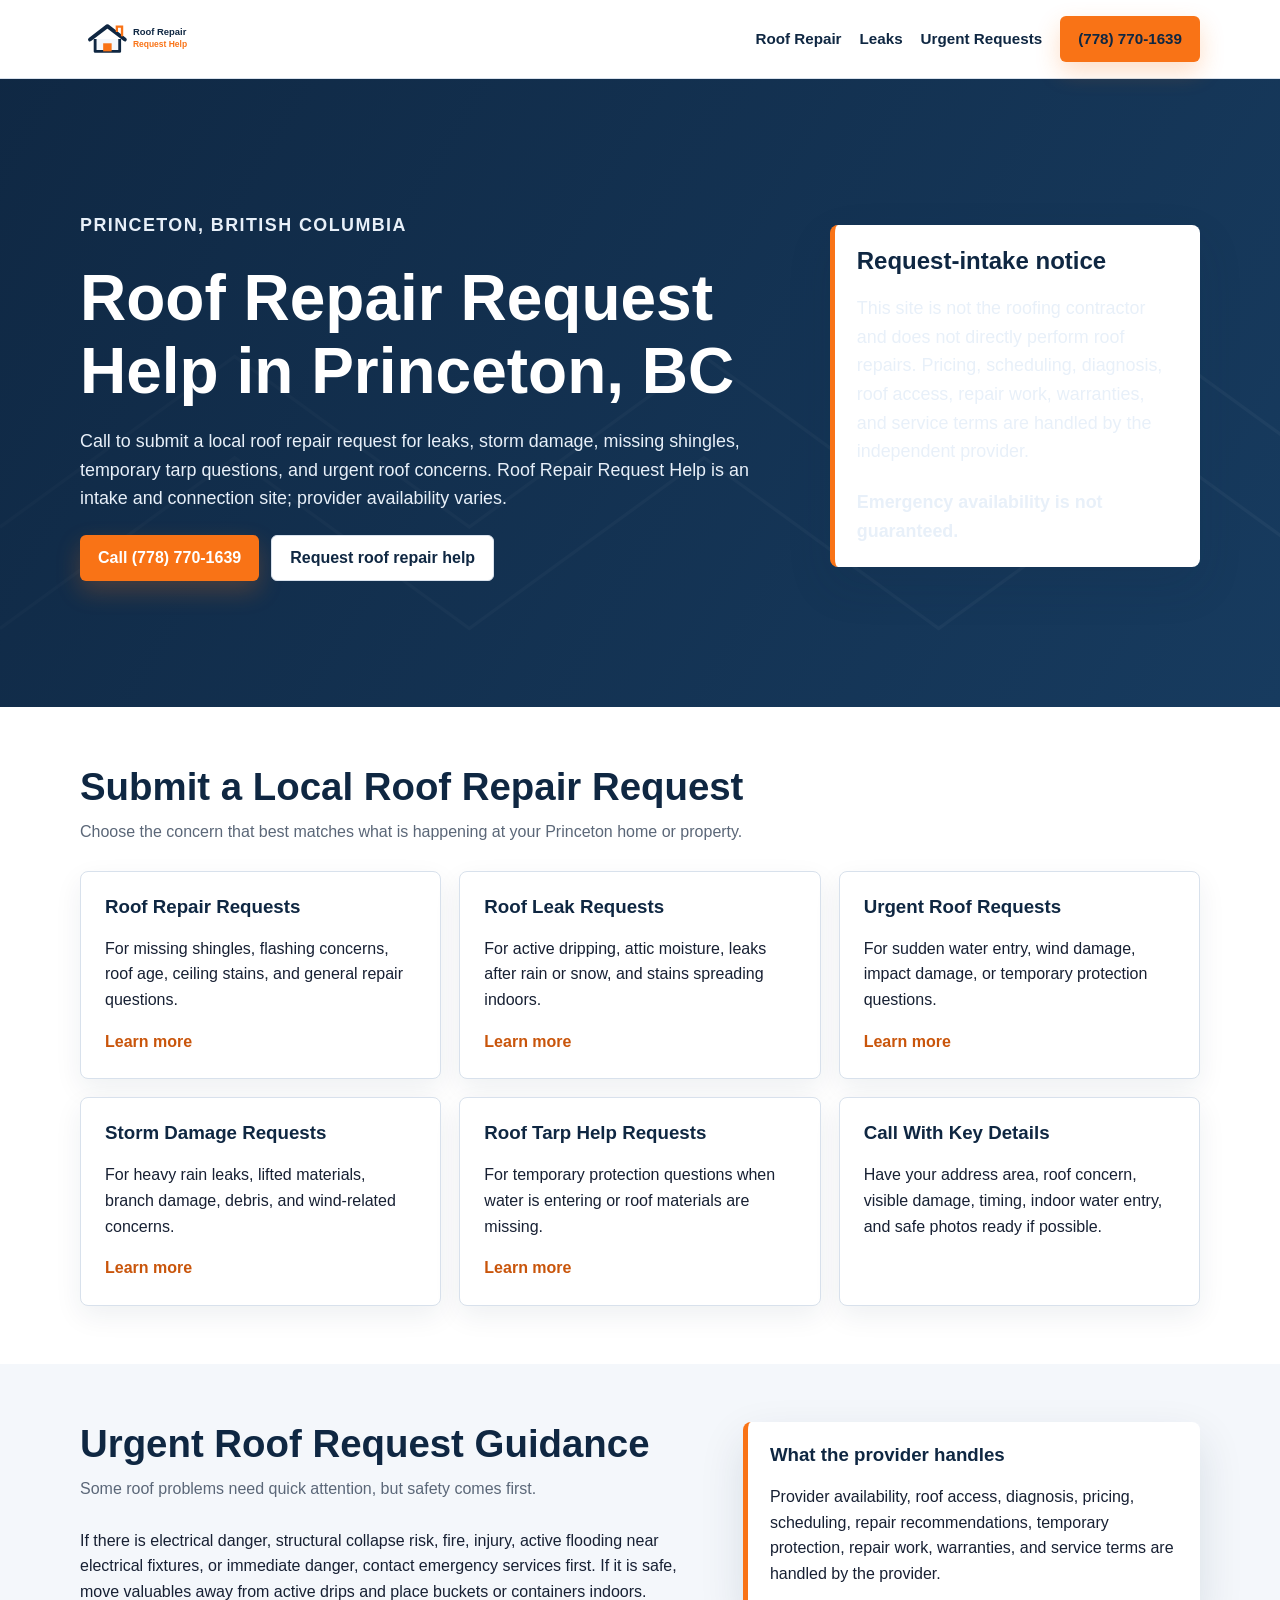
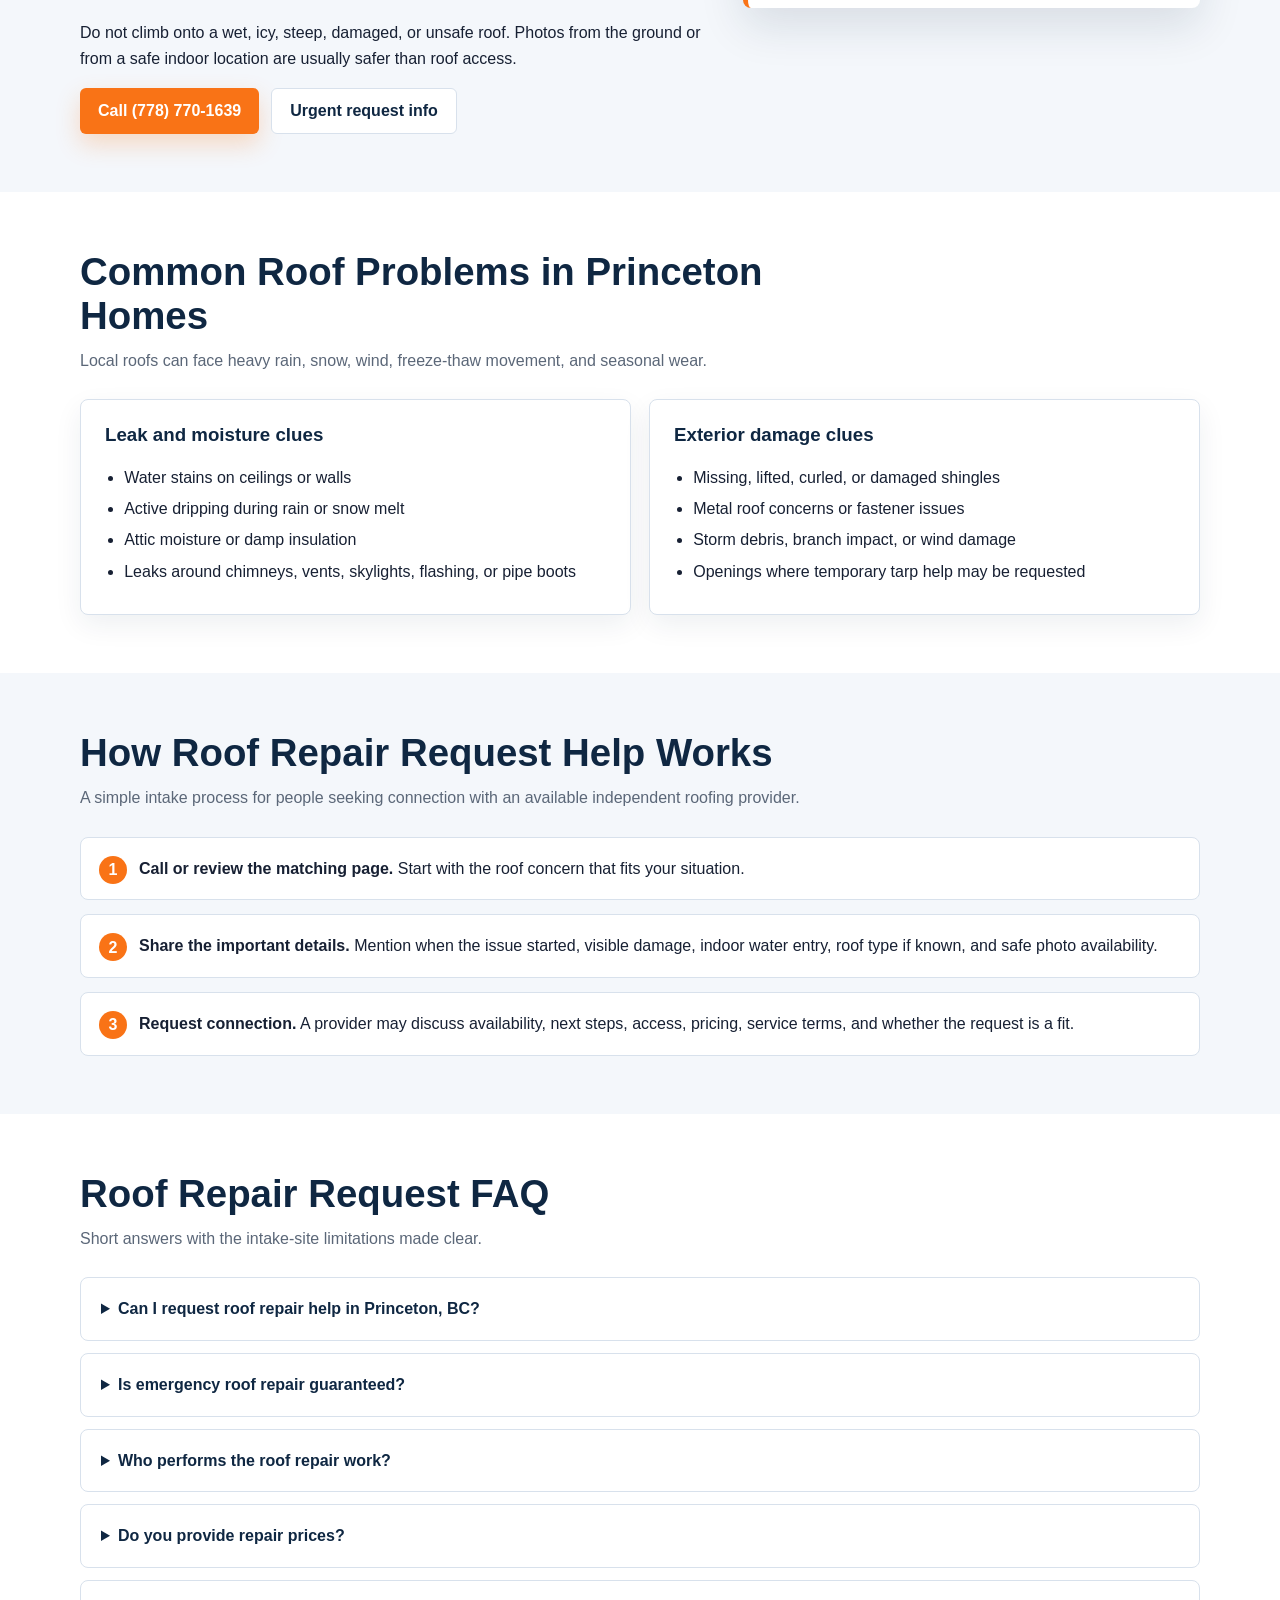
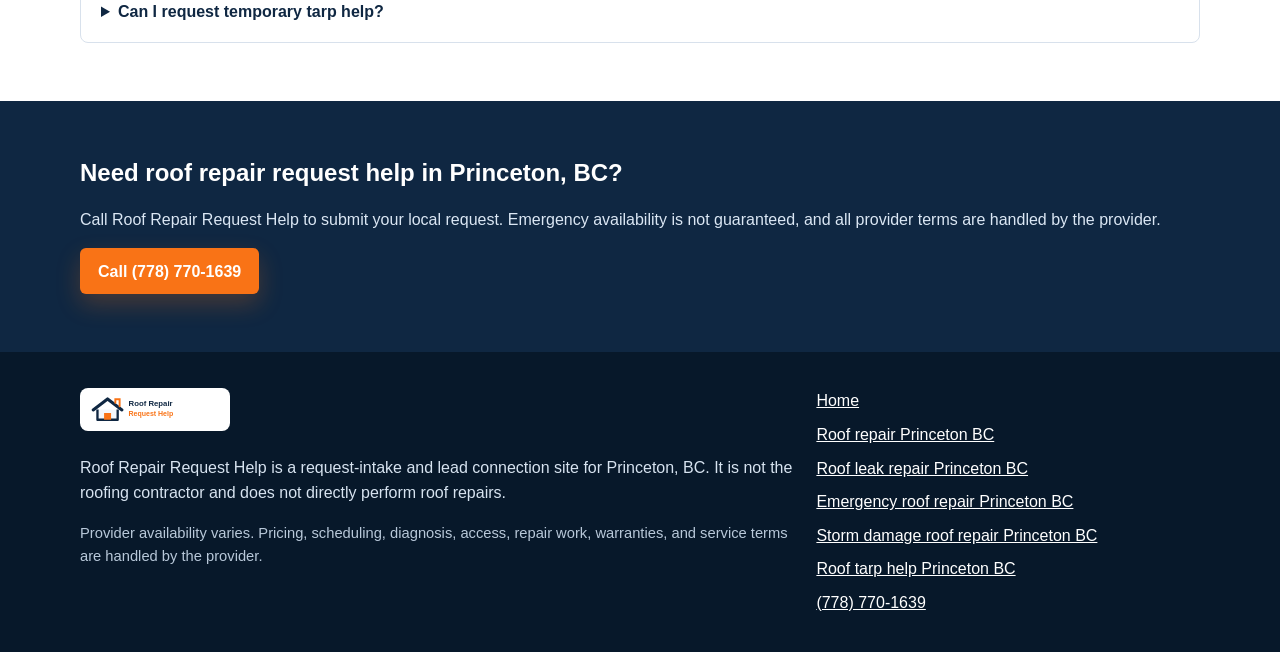
==== index.html @ 1b057faa "Build Roof Repair Request Help site" ====
<!doctype html>
<html lang="en-CA">
<head>
  <meta charset="utf-8">
  <meta name="viewport" content="width=device-width, initial-scale=1">
  <title>Roof Repair Request Help in Princeton, BC | Roof Repair Request Help</title>
  <meta name="description" content="Need roof repair help in Princeton, BC? Call Roof Repair Request Help to submit a local request for roof leaks, storm damage, missing shingles, temporary tarp help, and urgent roof concerns. Availability varies.">
  <link rel="canonical" href="https://www.roofrepairrequest.com/">
  <link rel="stylesheet" href="/styles.css">
  <script type="application/ld+json">
  {
    "@context": "https://schema.org",
    "@graph": [
      {
        "@type": "Service",
        "@id": "https://www.roofrepairrequest.com/#service",
        "name": "Roof Repair Request Help in Princeton, BC",
        "description": "Request-intake help for Princeton, BC residents who want connection with an available independent roofing provider for roof leaks, storm damage, roof tarp questions, and urgent roof concerns. Provider availability varies.",
        "areaServed": {
          "@type": "City",
          "name": "Princeton",
          "addressRegion": "BC",
          "addressCountry": "CA"
        },
        "provider": {
          "@type": "LocalBusiness",
          "name": "Roof Repair Request Help",
          "telephone": "+17787701639",
          "url": "https://www.roofrepairrequest.com/",
          "areaServed": "Princeton, BC"
        },
        "serviceType": "Roof repair request intake"
      },
      {
        "@type": "FAQPage",
        "@id": "https://www.roofrepairrequest.com/#faq",
        "mainEntity": [
          {
            "@type": "Question",
            "name": "Can I request roof repair help in Princeton, BC?",
            "acceptedAnswer": {
              "@type": "Answer",
              "text": "Yes. You can call Roof Repair Request Help to submit a local request for roof repair concerns in Princeton, BC. The site is a request-intake and connection resource, and provider availability varies."
            }
          },
          {
            "@type": "Question",
            "name": "Is emergency roof repair guaranteed?",
            "acceptedAnswer": {
              "@type": "Answer",
              "text": "No. Emergency availability is not guaranteed. Scheduling, roof access, pricing, diagnosis, repair work, warranties, and service terms are handled by the independent provider."
            }
          },
          {
            "@type": "Question",
            "name": "Who performs the roof repair work?",
            "acceptedAnswer": {
              "@type": "Answer",
              "text": "Roof Repair Request Help is not the roofing contractor. Any inspection, access decision, pricing, repair recommendation, repair work, warranty, and service term is handled by the provider."
            }
          },
          {
            "@type": "Question",
            "name": "Should I climb on the roof to check a leak?",
            "acceptedAnswer": {
              "@type": "Answer",
              "text": "No. Do not climb onto a wet, icy, steep, damaged, or unsafe roof. Take photos from the ground or from a safe indoor location if possible."
            }
          }
        ]
      }
    ]
  }
  </script>
</head>
<body>
  <header class="site-header">
    <div class="header-inner">
      <a class="brand" href="/" aria-label="Roof Repair Request Help home">
        <img src="/assets/logo.svg" alt="Roof Repair Request Help logo">
        <span>Roof Repair Request Help</span>
      </a>
      <nav class="nav" aria-label="Primary navigation">
        <a href="/roof-repair-princeton-bc/">Roof Repair</a>
        <a href="/roof-leak-repair-princeton-bc/">Leaks</a>
        <a href="/emergency-roof-repair-princeton-bc/">Urgent Requests</a>
        <a class="phone-button" href="tel:+17787701639">(778) 770-1639</a>
      </nav>
    </div>
  </header>

  <main>
    <section class="hero">
      <div class="container hero-inner">
        <div>
          <p class="eyebrow">Princeton, British Columbia</p>
          <h1>Roof Repair Request Help in Princeton, BC</h1>
          <p>Call to submit a local roof repair request for leaks, storm damage, missing shingles, temporary tarp questions, and urgent roof concerns. Roof Repair Request Help is an intake and connection site; provider availability varies.</p>
          <div class="hero-actions">
            <a class="phone-button" href="tel:+17787701639">Call (778) 770-1639</a>
            <a class="secondary-button" href="/roof-repair-princeton-bc/">Request roof repair help</a>
          </div>
        </div>
        <aside class="notice-box" aria-label="Important disclaimer">
          <h2>Request-intake notice</h2>
          <p>This site is not the roofing contractor and does not directly perform roof repairs. Pricing, scheduling, diagnosis, roof access, repair work, warranties, and service terms are handled by the independent provider.</p>
          <p><strong>Emergency availability is not guaranteed.</strong></p>
        </aside>
      </div>
    </section>

    <section>
      <div class="container">
        <div class="section-title">
          <h2>Submit a Local Roof Repair Request</h2>
          <p>Choose the concern that best matches what is happening at your Princeton home or property.</p>
        </div>
        <div class="grid">
          <a class="card card-link" href="/roof-repair-princeton-bc/">
            <h3>Roof Repair Requests</h3>
            <p>For missing shingles, flashing concerns, roof age, ceiling stains, and general repair questions.</p>
            <p><strong>Learn more</strong></p>
          </a>
          <a class="card card-link" href="/roof-leak-repair-princeton-bc/">
            <h3>Roof Leak Requests</h3>
            <p>For active dripping, attic moisture, leaks after rain or snow, and stains spreading indoors.</p>
            <p><strong>Learn more</strong></p>
          </a>
          <a class="card card-link" href="/emergency-roof-repair-princeton-bc/">
            <h3>Urgent Roof Requests</h3>
            <p>For sudden water entry, wind damage, impact damage, or temporary protection questions.</p>
            <p><strong>Learn more</strong></p>
          </a>
          <a class="card card-link" href="/storm-damage-roof-repair-princeton-bc/">
            <h3>Storm Damage Requests</h3>
            <p>For heavy rain leaks, lifted materials, branch damage, debris, and wind-related concerns.</p>
            <p><strong>Learn more</strong></p>
          </a>
          <a class="card card-link" href="/roof-tarp-help-princeton-bc/">
            <h3>Roof Tarp Help Requests</h3>
            <p>For temporary protection questions when water is entering or roof materials are missing.</p>
            <p><strong>Learn more</strong></p>
          </a>
          <div class="card">
            <h3>Call With Key Details</h3>
            <p>Have your address area, roof concern, visible damage, timing, indoor water entry, and safe photos ready if possible.</p>
          </div>
        </div>
      </div>
    </section>

    <section class="section-soft">
      <div class="container content-split">
        <div>
          <div class="section-title">
            <h2>Urgent Roof Request Guidance</h2>
            <p>Some roof problems need quick attention, but safety comes first.</p>
          </div>
          <p>If there is electrical danger, structural collapse risk, fire, injury, active flooding near electrical fixtures, or immediate danger, contact emergency services first. If it is safe, move valuables away from active drips and place buckets or containers indoors.</p>
          <p>Do not climb onto a wet, icy, steep, damaged, or unsafe roof. Photos from the ground or from a safe indoor location are usually safer than roof access.</p>
          <div class="cta-row">
            <a class="phone-button" href="tel:+17787701639">Call (778) 770-1639</a>
            <a class="secondary-button" href="/emergency-roof-repair-princeton-bc/">Urgent request info</a>
          </div>
        </div>
        <aside class="notice-box">
          <h3>What the provider handles</h3>
          <p>Provider availability, roof access, diagnosis, pricing, scheduling, repair recommendations, temporary protection, repair work, warranties, and service terms are handled by the provider.</p>
        </aside>
      </div>
    </section>

    <section>
      <div class="container">
        <div class="section-title">
          <h2>Common Roof Problems in Princeton Homes</h2>
          <p>Local roofs can face heavy rain, snow, wind, freeze-thaw movement, and seasonal wear.</p>
        </div>
        <div class="grid two">
          <div class="card">
            <h3>Leak and moisture clues</h3>
            <ul class="check-list">
              <li>Water stains on ceilings or walls</li>
              <li>Active dripping during rain or snow melt</li>
              <li>Attic moisture or damp insulation</li>
              <li>Leaks around chimneys, vents, skylights, flashing, or pipe boots</li>
            </ul>
          </div>
          <div class="card">
            <h3>Exterior damage clues</h3>
            <ul class="check-list">
              <li>Missing, lifted, curled, or damaged shingles</li>
              <li>Metal roof concerns or fastener issues</li>
              <li>Storm debris, branch impact, or wind damage</li>
              <li>Openings where temporary tarp help may be requested</li>
            </ul>
          </div>
        </div>
      </div>
    </section>

    <section class="section-soft">
      <div class="container">
        <div class="section-title">
          <h2>How Roof Repair Request Help Works</h2>
          <p>A simple intake process for people seeking connection with an available independent roofing provider.</p>
        </div>
        <div class="steps">
          <div class="step"><strong>Call or review the matching page.</strong> Start with the roof concern that fits your situation.</div>
          <div class="step"><strong>Share the important details.</strong> Mention when the issue started, visible damage, indoor water entry, roof type if known, and safe photo availability.</div>
          <div class="step"><strong>Request connection.</strong> A provider may discuss availability, next steps, access, pricing, service terms, and whether the request is a fit.</div>
        </div>
      </div>
    </section>

    <section>
      <div class="container">
        <div class="section-title">
          <h2>Roof Repair Request FAQ</h2>
          <p>Short answers with the intake-site limitations made clear.</p>
        </div>
        <div class="faq">
          <details>
            <summary>Can I request roof repair help in Princeton, BC?</summary>
            <p>Yes. Call to submit a local roof repair request. Provider availability varies.</p>
          </details>
          <details>
            <summary>Is emergency roof repair guaranteed?</summary>
            <p>No. Emergency availability, scheduling, and job acceptance are not guaranteed.</p>
          </details>
          <details>
            <summary>Who performs the roof repair work?</summary>
            <p>Roof Repair Request Help is not the roofing contractor. Provider-side work and terms are handled by the independent provider.</p>
          </details>
          <details>
            <summary>Do you provide repair prices?</summary>
            <p>No fixed prices are provided by this site. Pricing, diagnosis, roof access, and service terms are handled by the provider.</p>
          </details>
          <details>
            <summary>Can I request temporary tarp help?</summary>
            <p>Yes, you can submit a roof tarp help request. Whether tarping is appropriate depends on provider assessment, access, weather, safety, and availability.</p>
          </details>
        </div>
      </div>
    </section>

    <section class="final-cta">
      <div class="container">
        <h2>Need roof repair request help in Princeton, BC?</h2>
        <p>Call Roof Repair Request Help to submit your local request. Emergency availability is not guaranteed, and all provider terms are handled by the provider.</p>
        <a class="phone-button" href="tel:+17787701639">Call (778) 770-1639</a>
      </div>
    </section>
  </main>

  <footer class="site-footer">
    <div class="container footer-grid">
      <div>
        <img class="footer-logo" src="/assets/logo.svg" alt="Roof Repair Request Help logo">
        <p>Roof Repair Request Help is a request-intake and lead connection site for Princeton, BC. It is not the roofing contractor and does not directly perform roof repairs.</p>
        <p class="small">Provider availability varies. Pricing, scheduling, diagnosis, access, repair work, warranties, and service terms are handled by the provider.</p>
      </div>
      <div class="footer-links">
        <a href="/">Home</a>
        <a href="/roof-repair-princeton-bc/">Roof repair Princeton BC</a>
        <a href="/roof-leak-repair-princeton-bc/">Roof leak repair Princeton BC</a>
        <a href="/emergency-roof-repair-princeton-bc/">Emergency roof repair Princeton BC</a>
        <a href="/storm-damage-roof-repair-princeton-bc/">Storm damage roof repair Princeton BC</a>
        <a href="/roof-tarp-help-princeton-bc/">Roof tarp help Princeton BC</a>
        <a href="tel:+17787701639">(778) 770-1639</a>
      </div>
    </div>
  </footer>
</body>
</html>
---- styles.css ----
:root {
  --navy: #0f2742;
  --navy-2: #173b5f;
  --orange: #f97316;
  --orange-dark: #c9550b;
  --ink: #172033;
  --muted: #5b6778;
  --line: #d8e1ec;
  --soft: #f4f7fb;
  --white: #ffffff;
  --shadow: 0 18px 45px rgba(15, 39, 66, 0.12);
}

* {
  box-sizing: border-box;
}

html {
  scroll-behavior: smooth;
}

body {
  margin: 0;
  color: var(--ink);
  font-family: Arial, Helvetica, sans-serif;
  line-height: 1.6;
  background: var(--white);
}

a {
  color: var(--navy-2);
}

a:hover {
  color: var(--orange-dark);
}

.site-header {
  position: sticky;
  top: 0;
  z-index: 20;
  background: rgba(255, 255, 255, 0.96);
  border-bottom: 1px solid var(--line);
  backdrop-filter: blur(10px);
}

.header-inner,
.container {
  width: min(1120px, calc(100% - 32px));
  margin: 0 auto;
}

.header-inner {
  min-height: 78px;
  display: flex;
  align-items: center;
  justify-content: space-between;
  gap: 18px;
}

.brand {
  display: inline-flex;
  align-items: center;
  gap: 12px;
  color: var(--navy);
  text-decoration: none;
  font-weight: 800;
}

.brand img {
  width: 170px;
  height: auto;
  display: block;
}

.brand span {
  position: absolute;
  width: 1px;
  height: 1px;
  padding: 0;
  overflow: hidden;
  clip: rect(0, 0, 0, 0);
  white-space: nowrap;
  border: 0;
}

.nav {
  display: flex;
  align-items: center;
  gap: 18px;
  font-size: 0.95rem;
  font-weight: 700;
}

.nav a {
  color: var(--navy);
  text-decoration: none;
}

.phone-button,
.secondary-button {
  display: inline-flex;
  align-items: center;
  justify-content: center;
  min-height: 46px;
  padding: 0 18px;
  border-radius: 6px;
  font-weight: 800;
  text-decoration: none;
}

.phone-button {
  color: var(--white);
  background: var(--orange);
  box-shadow: 0 10px 24px rgba(249, 115, 22, 0.24);
}

.phone-button:hover {
  color: var(--white);
  background: var(--orange-dark);
}

.secondary-button {
  color: var(--navy);
  background: var(--white);
  border: 1px solid var(--line);
}

.hero {
  background:
    linear-gradient(120deg, rgba(15, 39, 66, 0.94), rgba(23, 59, 95, 0.82)),
    url("data:image/svg+xml,%3Csvg xmlns='http://www.w3.org/2000/svg' width='1200' height='700' viewBox='0 0 1200 700'%3E%3Crect width='1200' height='700' fill='%23173b5f'/%3E%3Cg opacity='0.22' fill='none' stroke='%23ffffff' stroke-width='3'%3E%3Cpath d='M0 420 220 260l220 160 220-160 220 160 220-160 220 160'/%3E%3Cpath d='M0 515 220 355l220 160 220-160 220 160 220-160 220 160'/%3E%3C/g%3E%3C/svg%3E");
  background-size: cover;
  color: var(--white);
}

.hero-inner {
  display: grid;
  grid-template-columns: minmax(0, 1.45fr) minmax(280px, 0.75fr);
  gap: 34px;
  align-items: center;
  padding: 74px 0 68px;
}

.eyebrow {
  margin: 0 0 12px;
  color: #ffd7bd;
  font-weight: 800;
  text-transform: uppercase;
  letter-spacing: 0.08em;
  font-size: 0.8rem;
}

h1,
h2,
h3 {
  color: var(--navy);
  line-height: 1.15;
}

.hero h1 {
  color: var(--white);
  font-size: clamp(2.1rem, 5vw, 4.4rem);
  max-width: 860px;
  margin: 0 0 18px;
}

.hero p {
  max-width: 760px;
  margin: 0 0 22px;
  color: #e8f0f9;
  font-size: 1.12rem;
}

.hero-actions,
.cta-row {
  display: flex;
  flex-wrap: wrap;
  gap: 12px;
  align-items: center;
}

.notice-box {
  background: var(--white);
  color: var(--ink);
  border-left: 5px solid var(--orange);
  border-radius: 8px;
  padding: 22px;
  box-shadow: var(--shadow);
}

.notice-box h2,
.notice-box h3 {
  margin-top: 0;
}

.notice-box p:last-child {
  margin-bottom: 0;
}

section {
  padding: 58px 0;
}

.section-soft {
  background: var(--soft);
}

.section-title {
  max-width: 780px;
  margin-bottom: 26px;
}

.section-title h2 {
  margin: 0 0 10px;
  font-size: clamp(1.7rem, 3vw, 2.45rem);
}

.section-title p {
  margin: 0;
  color: var(--muted);
}

.grid {
  display: grid;
  grid-template-columns: repeat(3, minmax(0, 1fr));
  gap: 18px;
}

.grid.two {
  grid-template-columns: repeat(2, minmax(0, 1fr));
}

.card {
  background: var(--white);
  border: 1px solid var(--line);
  border-radius: 8px;
  padding: 24px;
  box-shadow: 0 10px 28px rgba(15, 39, 66, 0.07);
}

.card h3 {
  margin-top: 0;
}

.card p:last-child,
.card ul:last-child {
  margin-bottom: 0;
}

.card-link {
  display: block;
  height: 100%;
  text-decoration: none;
  color: inherit;
}

.card-link strong {
  color: var(--orange-dark);
}

.content-split {
  display: grid;
  grid-template-columns: minmax(0, 1fr) minmax(280px, 0.72fr);
  gap: 28px;
  align-items: start;
}

.check-list {
  padding-left: 1.2rem;
}

.check-list li {
  margin: 0.36rem 0;
}

.steps {
  counter-reset: steps;
  display: grid;
  gap: 14px;
}

.step {
  position: relative;
  padding: 18px 18px 18px 58px;
  background: var(--white);
  border: 1px solid var(--line);
  border-radius: 8px;
}

.step::before {
  counter-increment: steps;
  content: counter(steps);
  position: absolute;
  top: 18px;
  left: 18px;
  width: 28px;
  height: 28px;
  display: grid;
  place-items: center;
  border-radius: 50%;
  color: var(--white);
  background: var(--orange);
  font-weight: 800;
}

.faq {
  display: grid;
  gap: 12px;
}

details {
  background: var(--white);
  border: 1px solid var(--line);
  border-radius: 8px;
  padding: 18px 20px;
}

summary {
  cursor: pointer;
  color: var(--navy);
  font-weight: 800;
}

details p {
  margin-bottom: 0;
}

.final-cta {
  background: var(--navy);
  color: var(--white);
}

.final-cta h2 {
  color: var(--white);
  margin-top: 0;
}

.final-cta p {
  color: #dbe7f4;
}

.site-footer {
  background: #07182a;
  color: #d7e3f0;
  padding: 36px 0;
}

.footer-grid {
  display: grid;
  grid-template-columns: minmax(0, 1.3fr) minmax(260px, 0.7fr);
  gap: 24px;
}

.footer-logo {
  width: 150px;
  height: auto;
  background: var(--white);
  border-radius: 8px;
  padding: 5px;
}

.site-footer a {
  color: #ffffff;
}

.footer-links {
  display: grid;
  gap: 8px;
}

.small {
  font-size: 0.92rem;
  color: #b8c8d9;
}

.breadcrumb {
  margin: 0 0 18px;
  color: #cbd9e8;
  font-size: 0.94rem;
}

.breadcrumb a {
  color: #ffffff;
}

@media (max-width: 900px) {
  .header-inner {
    align-items: flex-start;
    flex-direction: column;
    padding: 14px 0;
  }

  .nav {
    width: 100%;
    flex-wrap: wrap;
    gap: 12px;
  }

  .hero-inner,
  .content-split,
  .footer-grid {
    grid-template-columns: 1fr;
  }

  .grid,
  .grid.two {
    grid-template-columns: 1fr;
  }
}

@media (max-width: 540px) {
  .header-inner,
  .container {
    width: min(100% - 22px, 1120px);
  }

  .brand img {
    width: 148px;
  }

  .nav a:not(.phone-button) {
    font-size: 0.9rem;
  }

  .phone-button,
  .secondary-button {
    width: 100%;
  }

  .hero-inner {
    padding: 48px 0;
  }

  section {
    padding: 42px 0;
  }
}
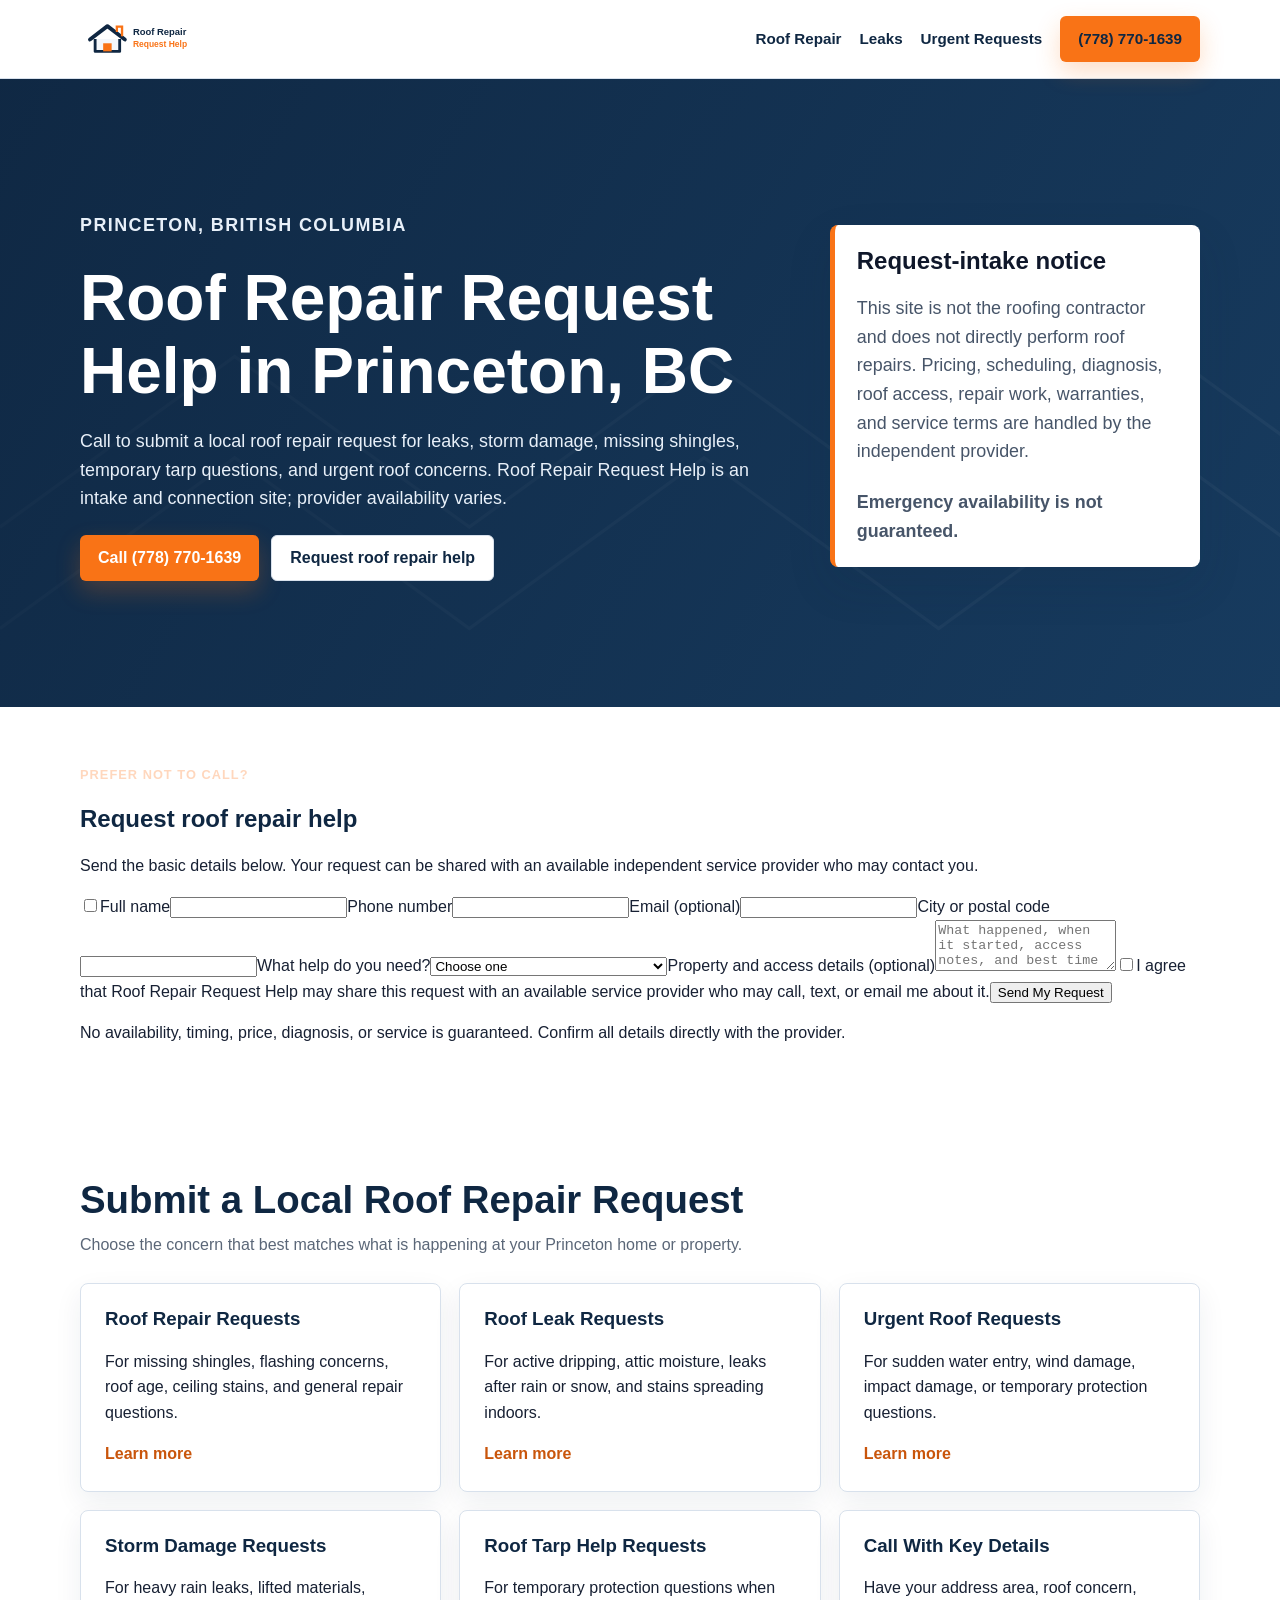
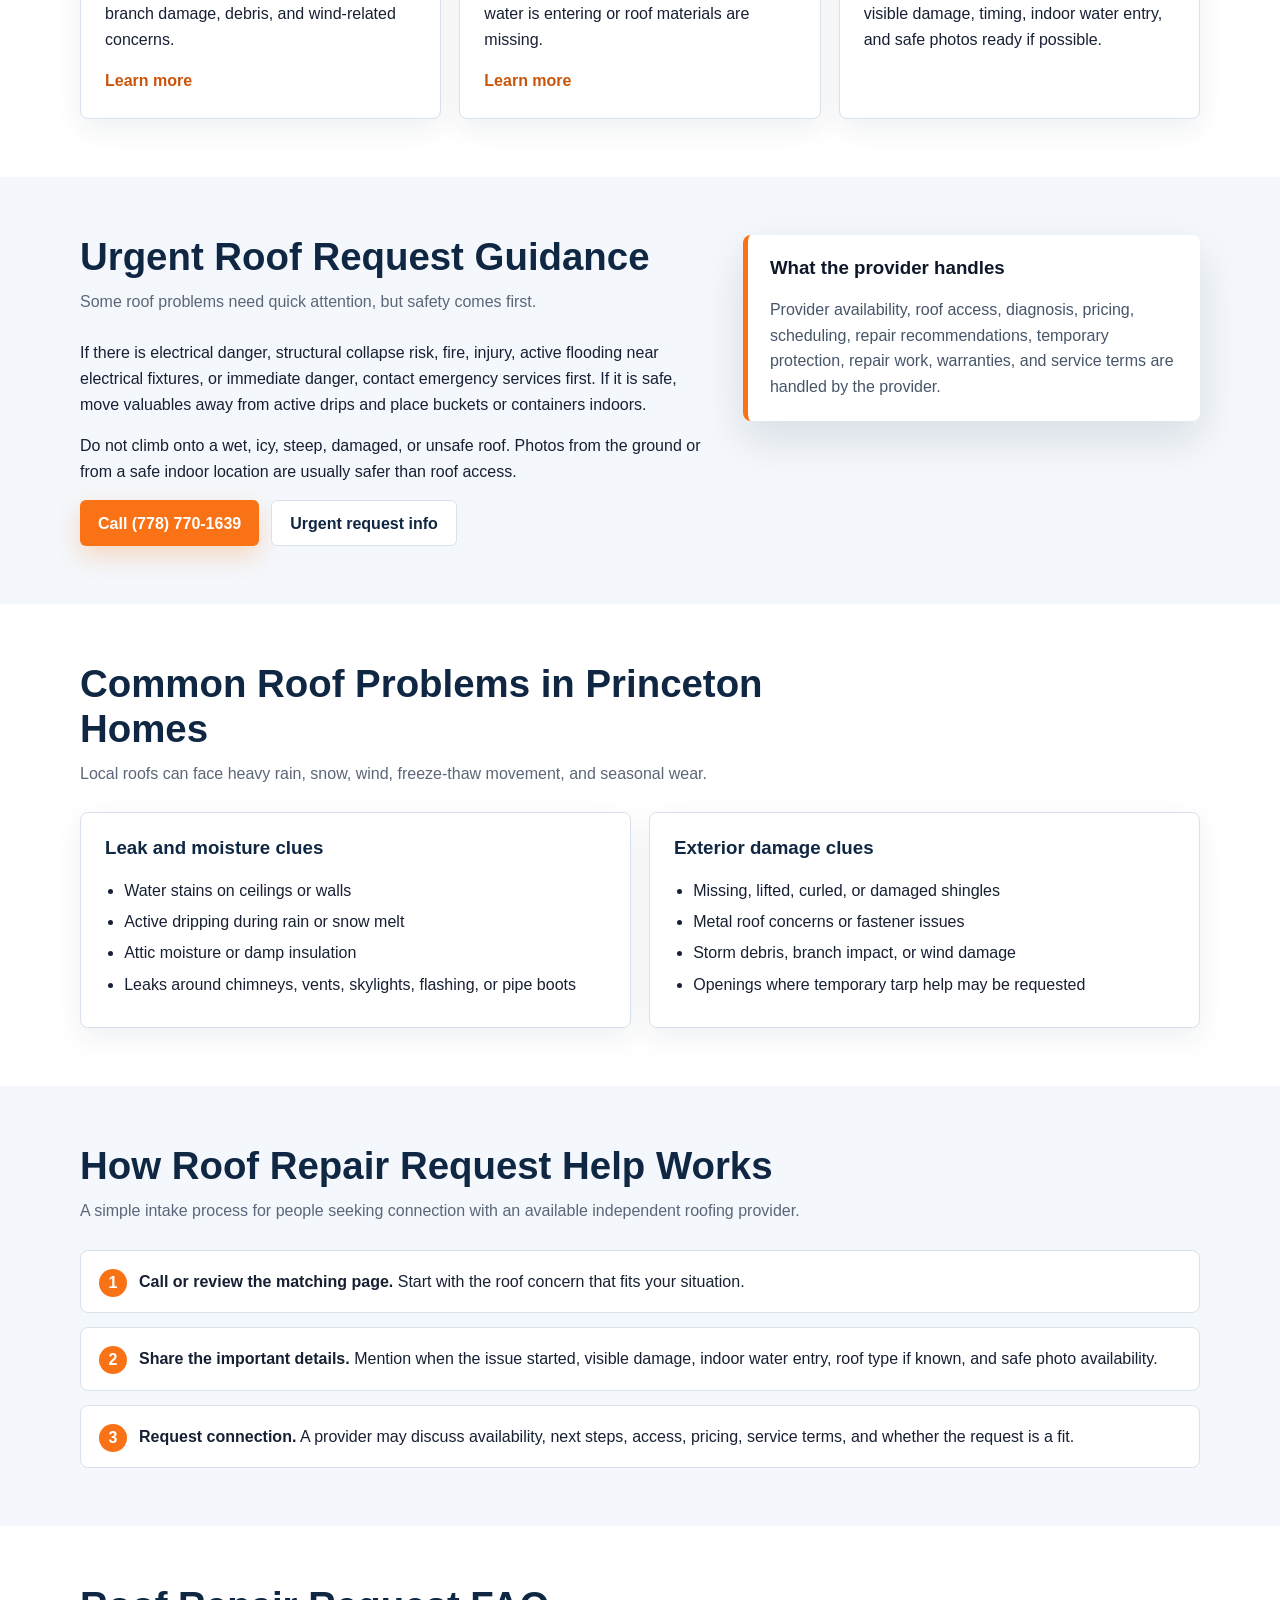
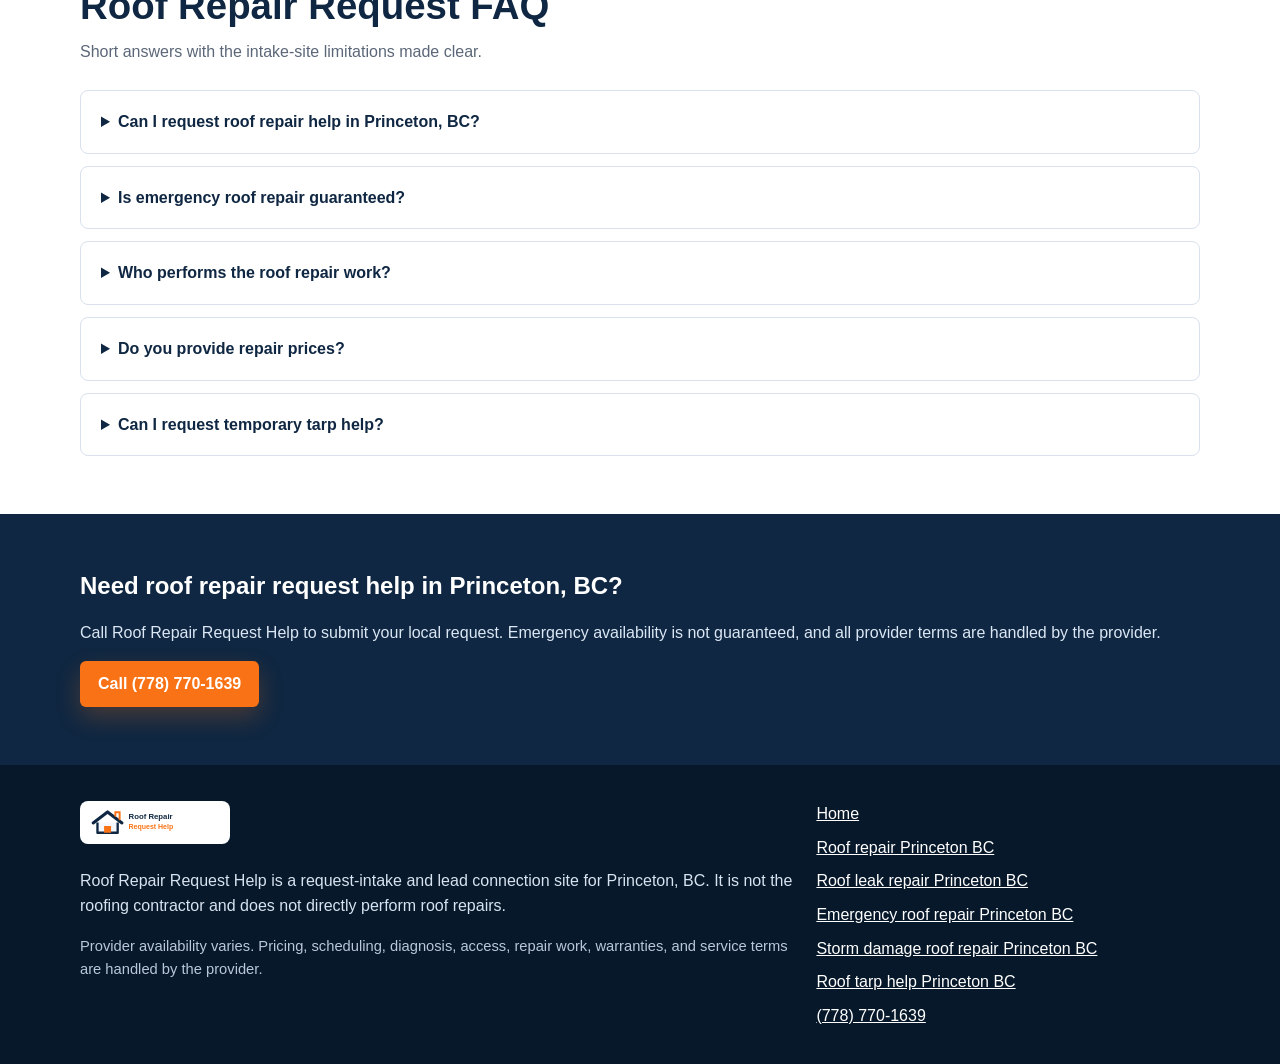
==== commit ba293b54: "Add request roof repair help form" ====
--- a/index.html
+++ b/index.html
@@ -81,7 +81,7 @@
         <span>Roof Repair Request Help</span>
       </a>
       <nav class="nav" aria-label="Primary navigation">
-        <a href="/roof-repair-princeton-bc/">Roof Repair</a>
+        <a href="#request-form">Roof Repair</a>
         <a href="/roof-leak-repair-princeton-bc/">Leaks</a>
         <a href="/emergency-roof-repair-princeton-bc/">Urgent Requests</a>
         <a class="phone-button" href="tel:+17787701639">(778) 770-1639</a>
@@ -98,7 +98,7 @@
           <p>Call to submit a local roof repair request for leaks, storm damage, missing shingles, temporary tarp questions, and urgent roof concerns. Roof Repair Request Help is an intake and connection site; provider availability varies.</p>
           <div class="hero-actions">
             <a class="phone-button" href="tel:+17787701639">Call (778) 770-1639</a>
-            <a class="secondary-button" href="/roof-repair-princeton-bc/">Request roof repair help</a>
+            <a class="secondary-button" href="#request-form">Request roof repair help</a>
           </div>
         </div>
         <aside class="notice-box" aria-label="Important disclaimer">
@@ -107,7 +107,7 @@
           <p><strong>Emergency availability is not guaranteed.</strong></p>
         </aside>
       </div>
-    </section>
+    </section><section class="lead-section" id="request-form"><div class="container lead-wrap"><div><p class="eyebrow">Prefer not to call?</p><h2>Request roof repair help</h2><p>Send the basic details below. Your request can be shared with an available independent service provider who may contact you.</p></div><form class="lead-form" action="https://api.web3forms.com/submit" method="POST" data-lead-form><input type="hidden" name="access_key" value="5422f3d7-8a31-4ada-9975-c98e15fb661d"><input type="hidden" name="subject" value="New Roof Repair Request Help lead"><input type="hidden" name="lead_source" value="RoofRepairRequest.com homepage"><input class="botcheck" type="checkbox" name="botcheck" tabindex="-1" autocomplete="off" aria-hidden="true"><label>Full name<input type="text" name="name" autocomplete="name" required></label><label>Phone number<input type="tel" name="phone" autocomplete="tel" inputmode="tel" required></label><label>Email <span class="optional">(optional)</span><input type="email" name="email" autocomplete="email"></label><label>City or postal code<input type="text" name="city_or_postal_code" autocomplete="postal-code" required></label><label>What help do you need?<select name="roof_concern" required><option value="">Choose one</option><option>Active roof leak</option><option>Storm or wind damage</option><option>Missing or damaged shingles</option><option>Flashing or roof penetration concern</option><option>Temporary tarp request</option><option>Not sure</option></select></label><label>Property and access details <span class="optional">(optional)</span><textarea name="details" rows="3" placeholder="What happened, when it started, access notes, and best time to reach you…"></textarea></label><label class="consent-label"><input type="checkbox" name="contact_consent" value="Yes" required><span>I agree that Roof Repair Request Help may share this request with an available service provider who may call, text, or email me about it.</span></label><button class="form-submit" type="submit">Send My Request</button><p class="form-note">No availability, timing, price, diagnosis, or service is guaranteed. Confirm all details directly with the provider.</p><p class="form-status" data-form-status role="status" aria-live="polite"></p></form></div></section>
 
     <section>
       <div class="container">
@@ -116,7 +116,7 @@
           <p>Choose the concern that best matches what is happening at your Princeton home or property.</p>
         </div>
         <div class="grid">
-          <a class="card card-link" href="/roof-repair-princeton-bc/">
+          <a class="card card-link" href="#request-form">
             <h3>Roof Repair Requests</h3>
             <p>For missing shingles, flashing concerns, roof age, ceiling stains, and general repair questions.</p>
             <p><strong>Learn more</strong></p>
@@ -262,7 +262,7 @@
       </div>
       <div class="footer-links">
         <a href="/">Home</a>
-        <a href="/roof-repair-princeton-bc/">Roof repair Princeton BC</a>
+        <a href="#request-form">Roof repair Princeton BC</a>
         <a href="/roof-leak-repair-princeton-bc/">Roof leak repair Princeton BC</a>
         <a href="/emergency-roof-repair-princeton-bc/">Emergency roof repair Princeton BC</a>
         <a href="/storm-damage-roof-repair-princeton-bc/">Storm damage roof repair Princeton BC</a>
@@ -271,5 +271,5 @@
       </div>
     </div>
   </footer>
-</body>
+<script src="/script.js"></script></body>
 </html>
--- a/styles.css
+++ b/styles.css
@@ -192,6 +192,14 @@
 .notice-box h2,
 .notice-box h3 {
   margin-top: 0;
+  color: #0f172a;
+  opacity: 1;
+}
+
+.notice-box p,
+.notice-box li {
+  color: #475569;
+  opacity: 1;
 }
 
 .notice-box p:last-child {
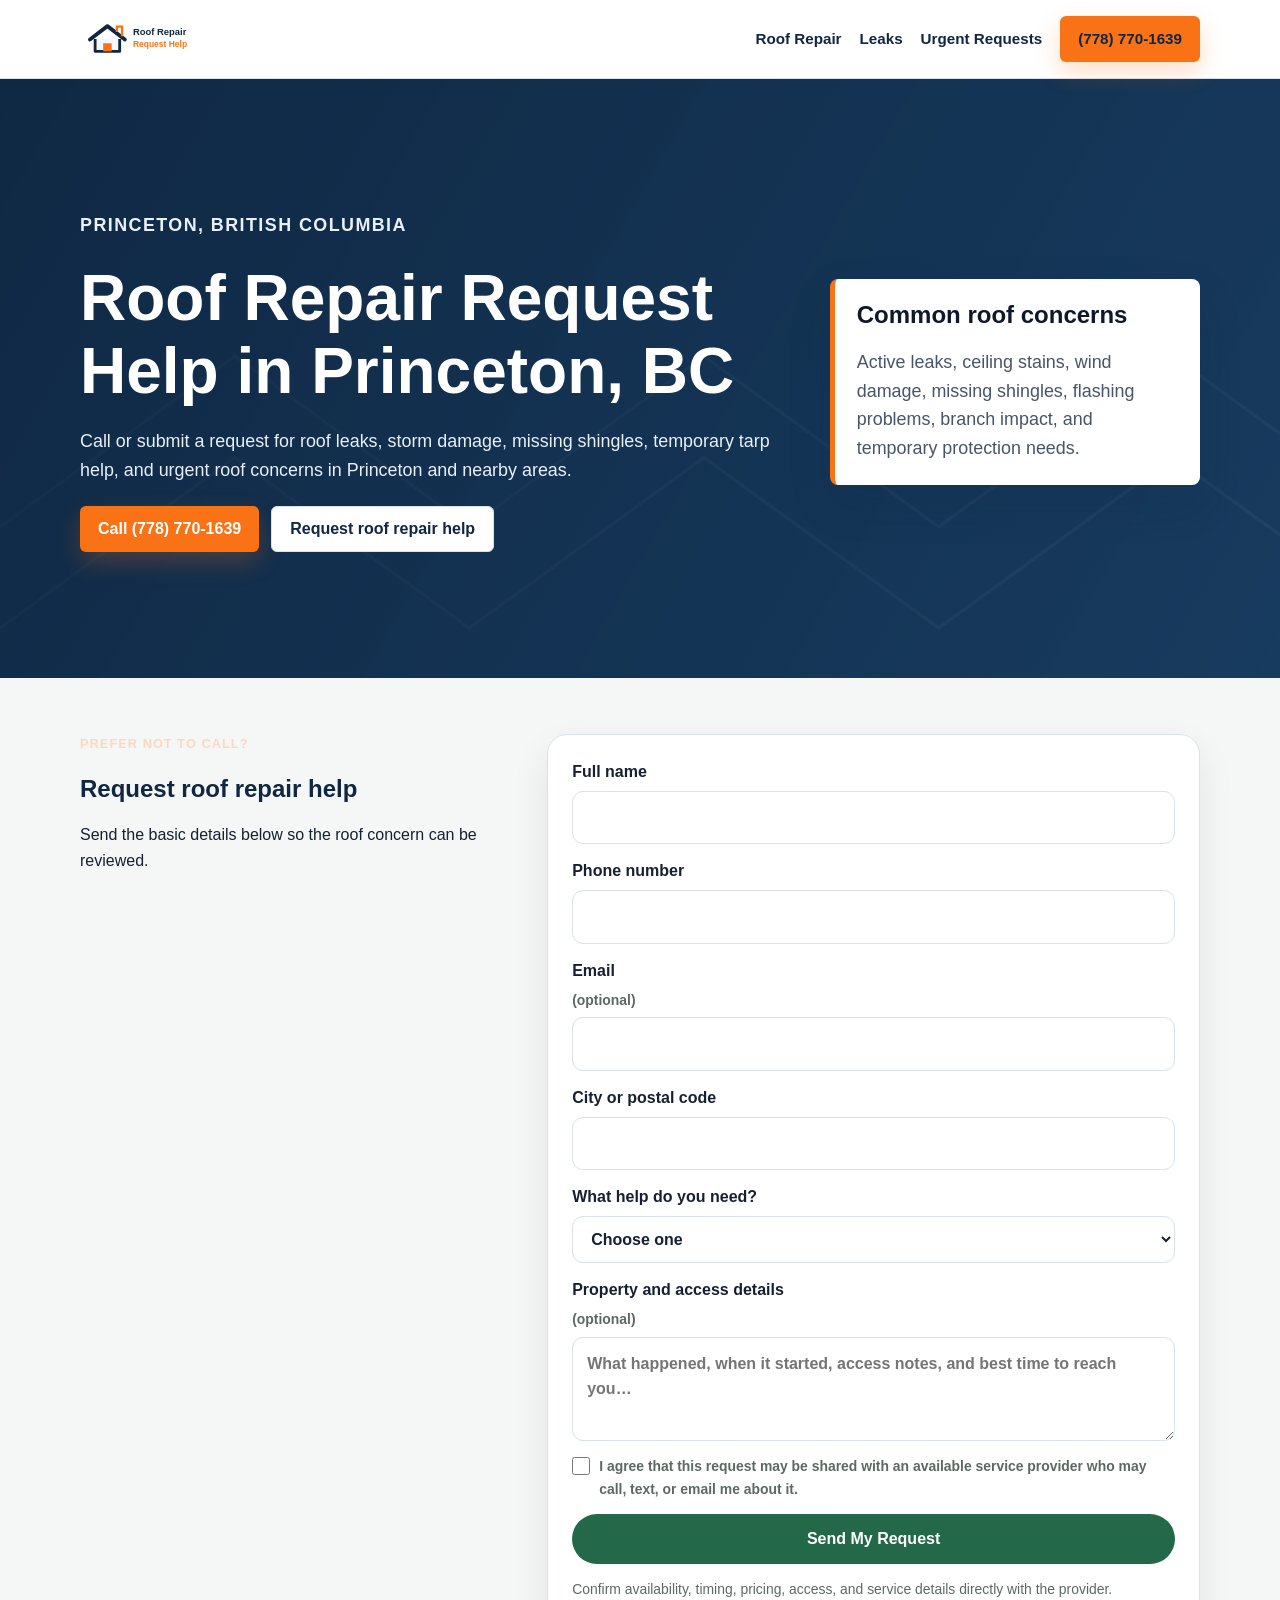
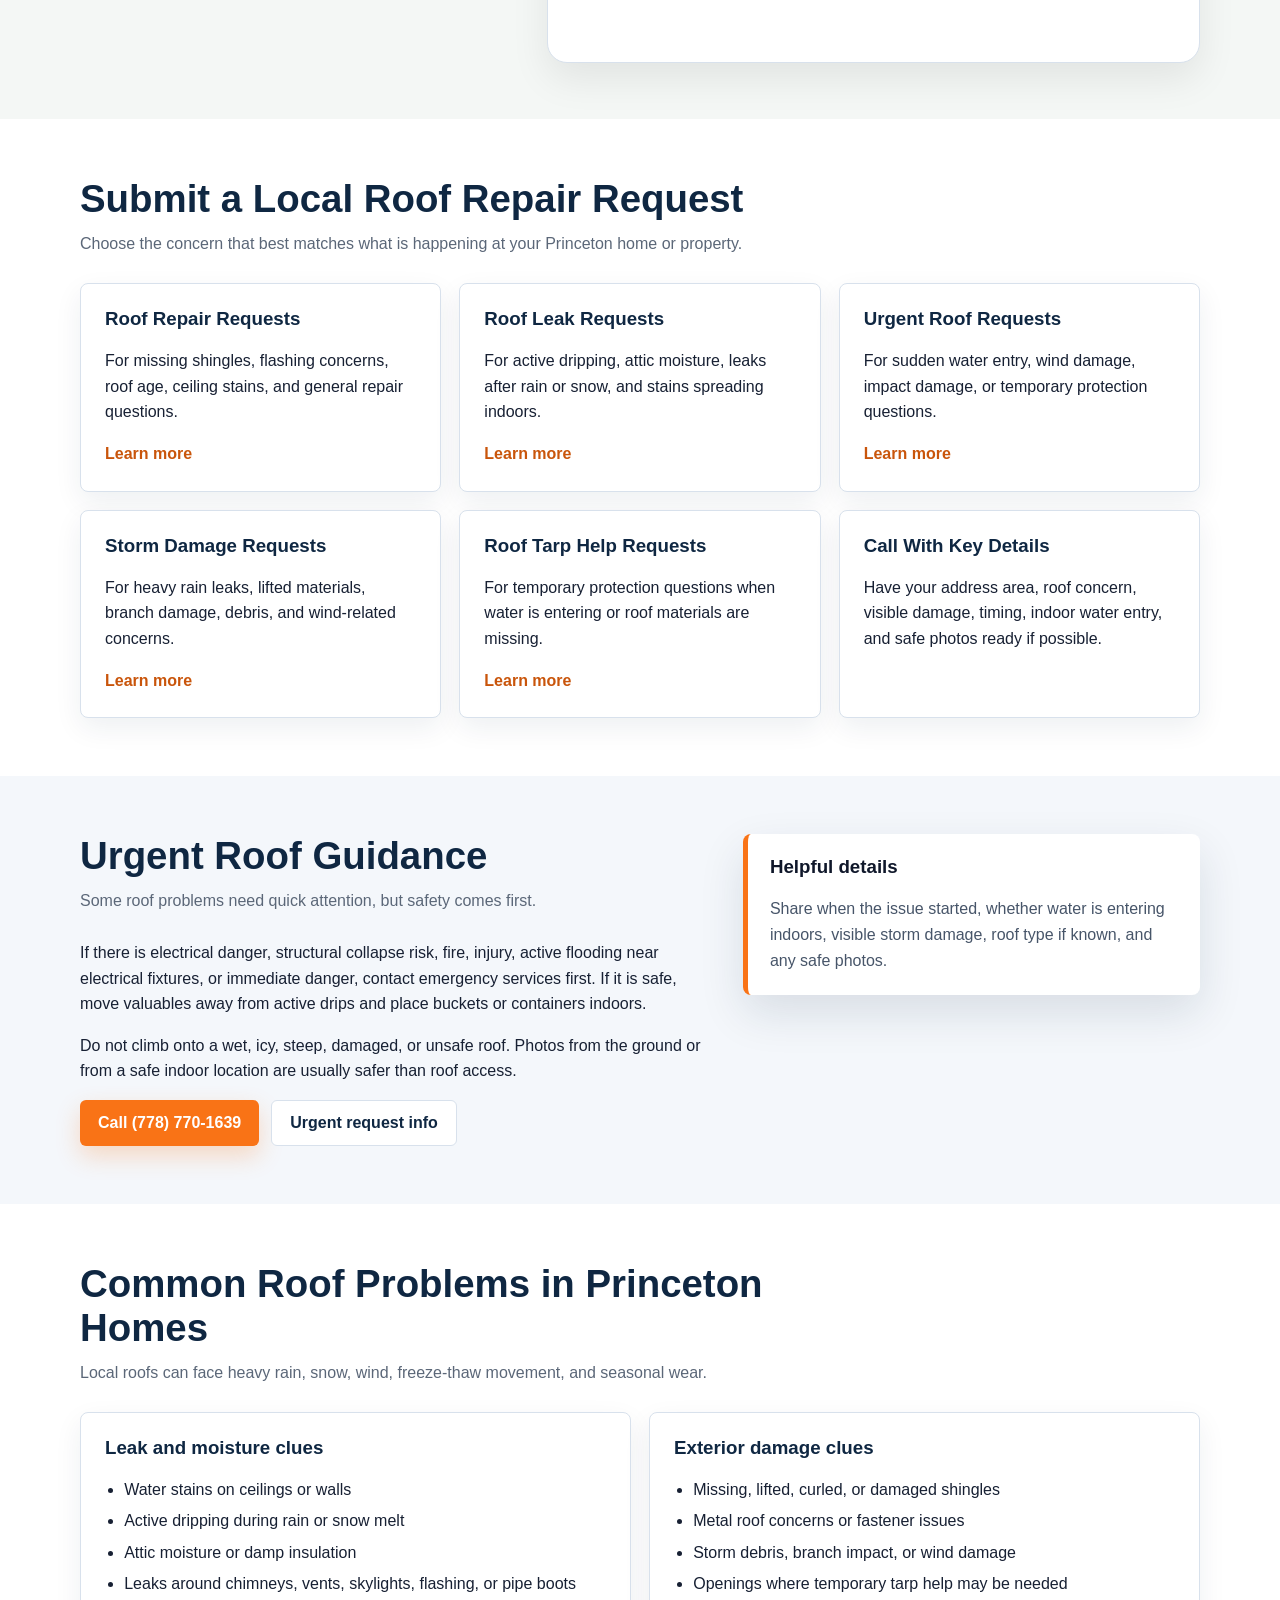
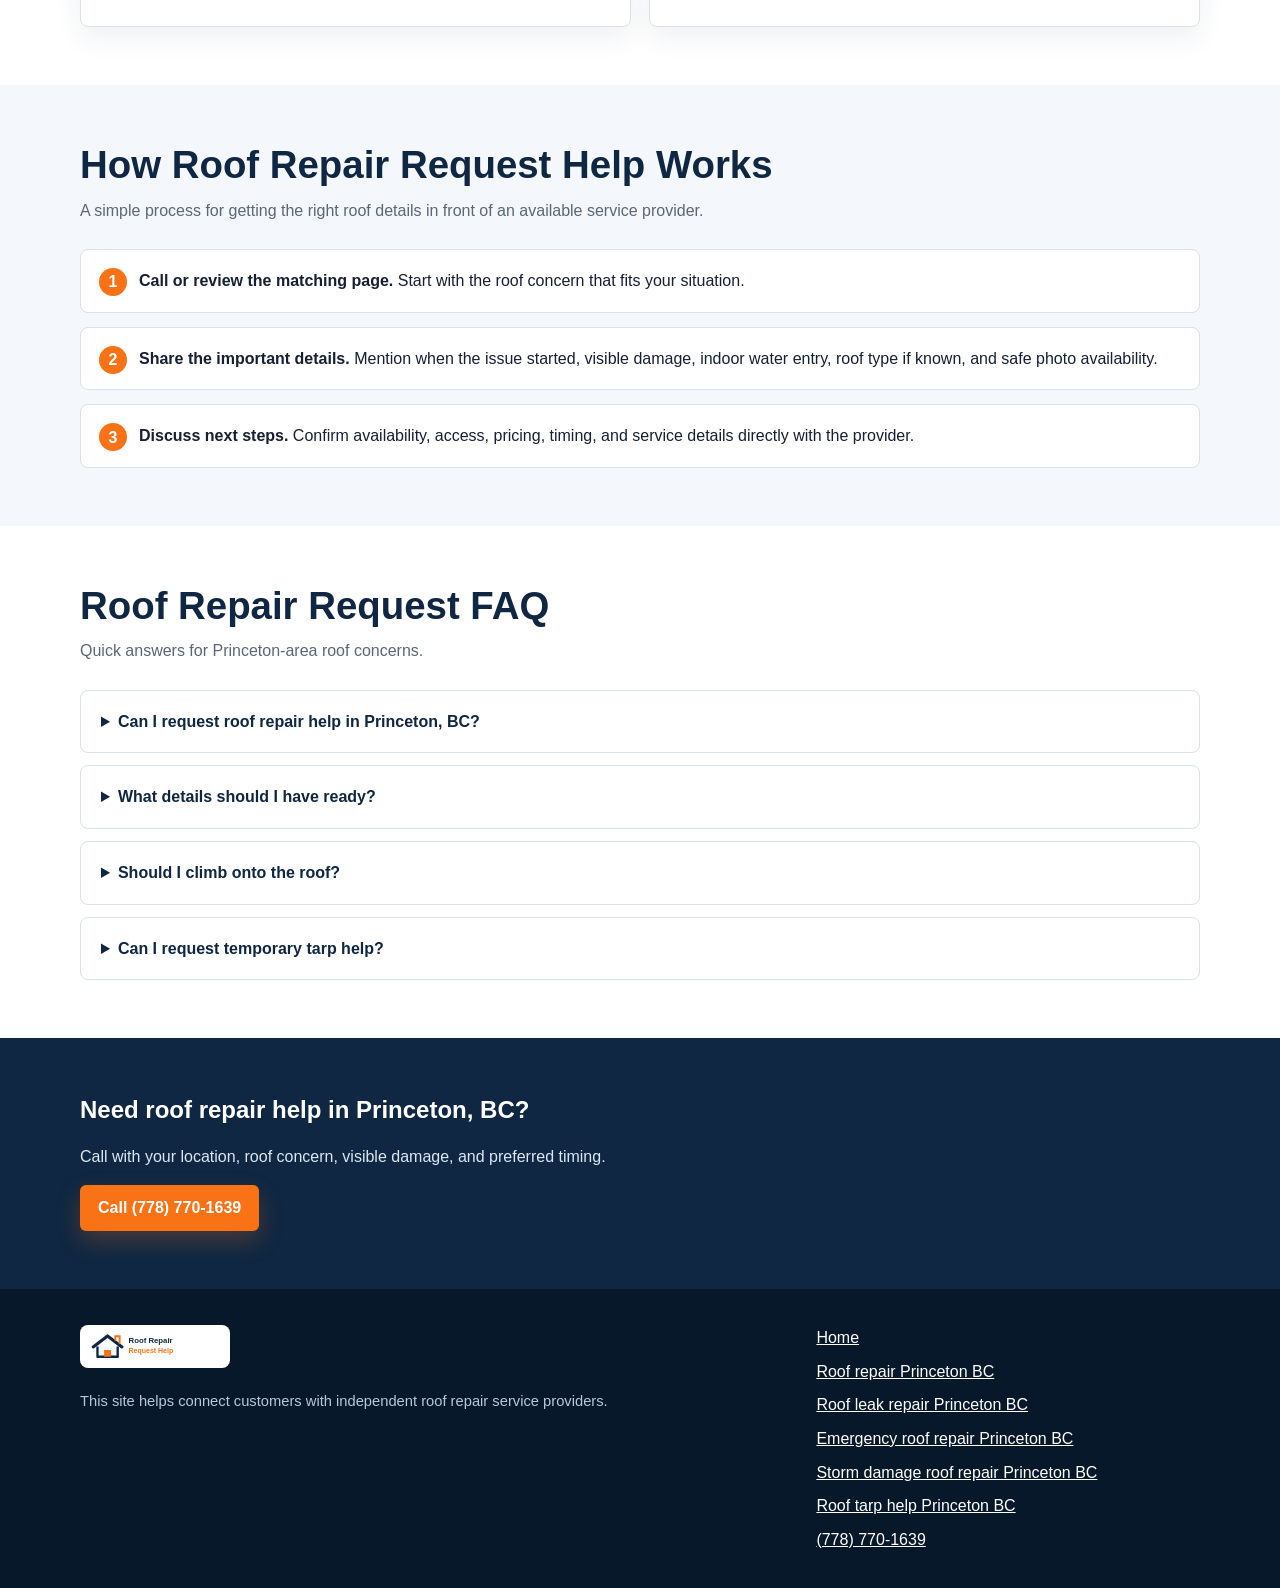
==== commit cc1da3fe: "Streamline Roof Repair Request Help disclosure" ====
--- a/index.html
+++ b/index.html
@@ -4,69 +4,29 @@
   <meta charset="utf-8">
   <meta name="viewport" content="width=device-width, initial-scale=1">
   <title>Roof Repair Request Help in Princeton, BC | Roof Repair Request Help</title>
-  <meta name="description" content="Need roof repair help in Princeton, BC? Call Roof Repair Request Help to submit a local request for roof leaks, storm damage, missing shingles, temporary tarp help, and urgent roof concerns. Availability varies.">
+  <meta name="description" content="Need roof repair help in Princeton, BC? Call Roof Repair Request Help for roof leaks, storm damage, missing shingles, temporary tarp help, and urgent roof concerns.">
   <link rel="canonical" href="https://www.roofrepairrequest.com/">
   <link rel="stylesheet" href="/styles.css">
   <script type="application/ld+json">
   {
-    "@context": "https://schema.org",
-    "@graph": [
+    "@context":"https://schema.org",
+    "@graph":[
       {
-        "@type": "Service",
-        "@id": "https://www.roofrepairrequest.com/#service",
-        "name": "Roof Repair Request Help in Princeton, BC",
-        "description": "Request-intake help for Princeton, BC residents who want connection with an available independent roofing provider for roof leaks, storm damage, roof tarp questions, and urgent roof concerns. Provider availability varies.",
-        "areaServed": {
-          "@type": "City",
-          "name": "Princeton",
-          "addressRegion": "BC",
-          "addressCountry": "CA"
-        },
-        "provider": {
-          "@type": "LocalBusiness",
-          "name": "Roof Repair Request Help",
-          "telephone": "+17787701639",
-          "url": "https://www.roofrepairrequest.com/",
-          "areaServed": "Princeton, BC"
-        },
-        "serviceType": "Roof repair request intake"
+        "@type":"Service",
+        "@id":"https://www.roofrepairrequest.com/#service",
+        "name":"Roof Repair Request Help in Princeton, BC",
+        "description":"Roof repair request help for Princeton, BC residents dealing with leaks, storm damage, missing shingles, roof tarp questions, and urgent roof concerns.",
+        "areaServed":{"@type":"City","name":"Princeton","addressRegion":"BC","addressCountry":"CA"},
+        "provider":{"@type":"LocalBusiness","name":"Roof Repair Request Help","telephone":"+17787701639","url":"https://www.roofrepairrequest.com/","areaServed":"Princeton, BC"},
+        "serviceType":"Roof repair request help"
       },
       {
-        "@type": "FAQPage",
-        "@id": "https://www.roofrepairrequest.com/#faq",
-        "mainEntity": [
-          {
-            "@type": "Question",
-            "name": "Can I request roof repair help in Princeton, BC?",
-            "acceptedAnswer": {
-              "@type": "Answer",
-              "text": "Yes. You can call Roof Repair Request Help to submit a local request for roof repair concerns in Princeton, BC. The site is a request-intake and connection resource, and provider availability varies."
-            }
-          },
-          {
-            "@type": "Question",
-            "name": "Is emergency roof repair guaranteed?",
-            "acceptedAnswer": {
-              "@type": "Answer",
-              "text": "No. Emergency availability is not guaranteed. Scheduling, roof access, pricing, diagnosis, repair work, warranties, and service terms are handled by the independent provider."
-            }
-          },
-          {
-            "@type": "Question",
-            "name": "Who performs the roof repair work?",
-            "acceptedAnswer": {
-              "@type": "Answer",
-              "text": "Roof Repair Request Help is not the roofing contractor. Any inspection, access decision, pricing, repair recommendation, repair work, warranty, and service term is handled by the provider."
-            }
-          },
-          {
-            "@type": "Question",
-            "name": "Should I climb on the roof to check a leak?",
-            "acceptedAnswer": {
-              "@type": "Answer",
-              "text": "No. Do not climb onto a wet, icy, steep, damaged, or unsafe roof. Take photos from the ground or from a safe indoor location if possible."
-            }
-          }
+        "@type":"FAQPage",
+        "@id":"https://www.roofrepairrequest.com/#faq",
+        "mainEntity":[
+          {"@type":"Question","name":"Can I request roof repair help in Princeton, BC?","acceptedAnswer":{"@type":"Answer","text":"Yes. Call or submit the form with your location, roof concern, visible damage, and preferred timing."}},
+          {"@type":"Question","name":"What details should I have ready?","acceptedAnswer":{"@type":"Answer","text":"Have your address area, roof type if known, visible damage, indoor water entry, timing, and safe photos ready."}},
+          {"@type":"Question","name":"Should I climb on the roof to check a leak?","acceptedAnswer":{"@type":"Answer","text":"No. Do not climb onto a wet, icy, steep, damaged, or unsafe roof. Take photos from the ground or a safe indoor location when possible."}}
         ]
       }
     ]
@@ -74,202 +34,47 @@
   </script>
 </head>
 <body>
-  <header class="site-header">
-    <div class="header-inner">
-      <a class="brand" href="/" aria-label="Roof Repair Request Help home">
-        <img src="/assets/logo.svg" alt="Roof Repair Request Help logo">
-        <span>Roof Repair Request Help</span>
-      </a>
-      <nav class="nav" aria-label="Primary navigation">
-        <a href="#request-form">Roof Repair</a>
-        <a href="/roof-leak-repair-princeton-bc/">Leaks</a>
-        <a href="/emergency-roof-repair-princeton-bc/">Urgent Requests</a>
-        <a class="phone-button" href="tel:+17787701639">(778) 770-1639</a>
-      </nav>
+<header class="site-header">
+  <div class="header-inner">
+    <a class="brand" href="/" aria-label="Roof Repair Request Help home"><img src="/assets/logo.svg" alt="Roof Repair Request Help logo"><span>Roof Repair Request Help</span></a>
+    <nav class="nav" aria-label="Primary navigation"><a href="#request-form">Roof Repair</a><a href="/roof-leak-repair-princeton-bc/">Leaks</a><a href="/emergency-roof-repair-princeton-bc/">Urgent Requests</a><a class="phone-button" href="tel:+17787701639">(778) 770-1639</a></nav>
+  </div>
+</header>
+<main>
+  <section class="hero">
+    <div class="container hero-inner">
+      <div>
+        <p class="eyebrow">Princeton, British Columbia</p>
+        <h1>Roof Repair Request Help in Princeton, BC</h1>
+        <p>Call or submit a request for roof leaks, storm damage, missing shingles, temporary tarp help, and urgent roof concerns in Princeton and nearby areas.</p>
+        <div class="hero-actions"><a class="phone-button" href="tel:+17787701639">Call (778) 770-1639</a><a class="secondary-button" href="#request-form">Request roof repair help</a></div>
+      </div>
+      <aside class="notice-box"><h2>Common roof concerns</h2><p>Active leaks, ceiling stains, wind damage, missing shingles, flashing problems, branch impact, and temporary protection needs.</p></aside>
     </div>
-  </header>
+  </section>
 
-  <main>
-    <section class="hero">
-      <div class="container hero-inner">
-        <div>
-          <p class="eyebrow">Princeton, British Columbia</p>
-          <h1>Roof Repair Request Help in Princeton, BC</h1>
-          <p>Call to submit a local roof repair request for leaks, storm damage, missing shingles, temporary tarp questions, and urgent roof concerns. Roof Repair Request Help is an intake and connection site; provider availability varies.</p>
-          <div class="hero-actions">
-            <a class="phone-button" href="tel:+17787701639">Call (778) 770-1639</a>
-            <a class="secondary-button" href="#request-form">Request roof repair help</a>
-          </div>
-        </div>
-        <aside class="notice-box" aria-label="Important disclaimer">
-          <h2>Request-intake notice</h2>
-          <p>This site is not the roofing contractor and does not directly perform roof repairs. Pricing, scheduling, diagnosis, roof access, repair work, warranties, and service terms are handled by the independent provider.</p>
-          <p><strong>Emergency availability is not guaranteed.</strong></p>
-        </aside>
-      </div>
-    </section><section class="lead-section" id="request-form"><div class="container lead-wrap"><div><p class="eyebrow">Prefer not to call?</p><h2>Request roof repair help</h2><p>Send the basic details below. Your request can be shared with an available independent service provider who may contact you.</p></div><form class="lead-form" action="https://api.web3forms.com/submit" method="POST" data-lead-form><input type="hidden" name="access_key" value="5422f3d7-8a31-4ada-9975-c98e15fb661d"><input type="hidden" name="subject" value="New Roof Repair Request Help lead"><input type="hidden" name="lead_source" value="RoofRepairRequest.com homepage"><input class="botcheck" type="checkbox" name="botcheck" tabindex="-1" autocomplete="off" aria-hidden="true"><label>Full name<input type="text" name="name" autocomplete="name" required></label><label>Phone number<input type="tel" name="phone" autocomplete="tel" inputmode="tel" required></label><label>Email <span class="optional">(optional)</span><input type="email" name="email" autocomplete="email"></label><label>City or postal code<input type="text" name="city_or_postal_code" autocomplete="postal-code" required></label><label>What help do you need?<select name="roof_concern" required><option value="">Choose one</option><option>Active roof leak</option><option>Storm or wind damage</option><option>Missing or damaged shingles</option><option>Flashing or roof penetration concern</option><option>Temporary tarp request</option><option>Not sure</option></select></label><label>Property and access details <span class="optional">(optional)</span><textarea name="details" rows="3" placeholder="What happened, when it started, access notes, and best time to reach you…"></textarea></label><label class="consent-label"><input type="checkbox" name="contact_consent" value="Yes" required><span>I agree that Roof Repair Request Help may share this request with an available service provider who may call, text, or email me about it.</span></label><button class="form-submit" type="submit">Send My Request</button><p class="form-note">No availability, timing, price, diagnosis, or service is guaranteed. Confirm all details directly with the provider.</p><p class="form-status" data-form-status role="status" aria-live="polite"></p></form></div></section>
+  <section class="lead-section" id="request-form"><div class="container lead-wrap"><div><p class="eyebrow">Prefer not to call?</p><h2>Request roof repair help</h2><p>Send the basic details below so the roof concern can be reviewed.</p></div><form class="lead-form" action="https://api.web3forms.com/submit" method="POST" data-lead-form><input type="hidden" name="access_key" value="5422f3d7-8a31-4ada-9975-c98e15fb661d"><input type="hidden" name="subject" value="New Roof Repair Request Help lead"><input type="hidden" name="lead_source" value="RoofRepairRequest.com homepage"><input class="botcheck" type="checkbox" name="botcheck" tabindex="-1" autocomplete="off" aria-hidden="true"><label>Full name<input type="text" name="name" autocomplete="name" required></label><label>Phone number<input type="tel" name="phone" autocomplete="tel" inputmode="tel" required></label><label>Email <span class="optional">(optional)</span><input type="email" name="email" autocomplete="email"></label><label>City or postal code<input type="text" name="city_or_postal_code" autocomplete="postal-code" required></label><label>What help do you need?<select name="roof_concern" required><option value="">Choose one</option><option>Active roof leak</option><option>Storm or wind damage</option><option>Missing or damaged shingles</option><option>Flashing or roof penetration concern</option><option>Temporary tarp request</option><option>Not sure</option></select></label><label>Property and access details <span class="optional">(optional)</span><textarea name="details" rows="3" placeholder="What happened, when it started, access notes, and best time to reach you…"></textarea></label><label class="consent-label"><input type="checkbox" name="contact_consent" value="Yes" required><span>I agree that this request may be shared with an available service provider who may call, text, or email me about it.</span></label><button class="form-submit" type="submit">Send My Request</button><p class="form-note">Confirm availability, timing, pricing, access, and service details directly with the provider.</p><p class="form-status" data-form-status role="status" aria-live="polite"></p></form></div></section>
 
-    <section>
-      <div class="container">
-        <div class="section-title">
-          <h2>Submit a Local Roof Repair Request</h2>
-          <p>Choose the concern that best matches what is happening at your Princeton home or property.</p>
-        </div>
-        <div class="grid">
-          <a class="card card-link" href="#request-form">
-            <h3>Roof Repair Requests</h3>
-            <p>For missing shingles, flashing concerns, roof age, ceiling stains, and general repair questions.</p>
-            <p><strong>Learn more</strong></p>
-          </a>
-          <a class="card card-link" href="/roof-leak-repair-princeton-bc/">
-            <h3>Roof Leak Requests</h3>
-            <p>For active dripping, attic moisture, leaks after rain or snow, and stains spreading indoors.</p>
-            <p><strong>Learn more</strong></p>
-          </a>
-          <a class="card card-link" href="/emergency-roof-repair-princeton-bc/">
-            <h3>Urgent Roof Requests</h3>
-            <p>For sudden water entry, wind damage, impact damage, or temporary protection questions.</p>
-            <p><strong>Learn more</strong></p>
-          </a>
-          <a class="card card-link" href="/storm-damage-roof-repair-princeton-bc/">
-            <h3>Storm Damage Requests</h3>
-            <p>For heavy rain leaks, lifted materials, branch damage, debris, and wind-related concerns.</p>
-            <p><strong>Learn more</strong></p>
-          </a>
-          <a class="card card-link" href="/roof-tarp-help-princeton-bc/">
-            <h3>Roof Tarp Help Requests</h3>
-            <p>For temporary protection questions when water is entering or roof materials are missing.</p>
-            <p><strong>Learn more</strong></p>
-          </a>
-          <div class="card">
-            <h3>Call With Key Details</h3>
-            <p>Have your address area, roof concern, visible damage, timing, indoor water entry, and safe photos ready if possible.</p>
-          </div>
-        </div>
-      </div>
-    </section>
+  <section><div class="container"><div class="section-title"><h2>Submit a Local Roof Repair Request</h2><p>Choose the concern that best matches what is happening at your Princeton home or property.</p></div><div class="grid">
+    <a class="card card-link" href="#request-form"><h3>Roof Repair Requests</h3><p>For missing shingles, flashing concerns, roof age, ceiling stains, and general repair questions.</p><p><strong>Learn more</strong></p></a>
+    <a class="card card-link" href="/roof-leak-repair-princeton-bc/"><h3>Roof Leak Requests</h3><p>For active dripping, attic moisture, leaks after rain or snow, and stains spreading indoors.</p><p><strong>Learn more</strong></p></a>
+    <a class="card card-link" href="/emergency-roof-repair-princeton-bc/"><h3>Urgent Roof Requests</h3><p>For sudden water entry, wind damage, impact damage, or temporary protection questions.</p><p><strong>Learn more</strong></p></a>
+    <a class="card card-link" href="/storm-damage-roof-repair-princeton-bc/"><h3>Storm Damage Requests</h3><p>For heavy rain leaks, lifted materials, branch damage, debris, and wind-related concerns.</p><p><strong>Learn more</strong></p></a>
+    <a class="card card-link" href="/roof-tarp-help-princeton-bc/"><h3>Roof Tarp Help Requests</h3><p>For temporary protection questions when water is entering or roof materials are missing.</p><p><strong>Learn more</strong></p></a>
+    <div class="card"><h3>Call With Key Details</h3><p>Have your address area, roof concern, visible damage, timing, indoor water entry, and safe photos ready if possible.</p></div>
+  </div></div></section>
 
-    <section class="section-soft">
-      <div class="container content-split">
-        <div>
-          <div class="section-title">
-            <h2>Urgent Roof Request Guidance</h2>
-            <p>Some roof problems need quick attention, but safety comes first.</p>
-          </div>
-          <p>If there is electrical danger, structural collapse risk, fire, injury, active flooding near electrical fixtures, or immediate danger, contact emergency services first. If it is safe, move valuables away from active drips and place buckets or containers indoors.</p>
-          <p>Do not climb onto a wet, icy, steep, damaged, or unsafe roof. Photos from the ground or from a safe indoor location are usually safer than roof access.</p>
-          <div class="cta-row">
-            <a class="phone-button" href="tel:+17787701639">Call (778) 770-1639</a>
-            <a class="secondary-button" href="/emergency-roof-repair-princeton-bc/">Urgent request info</a>
-          </div>
-        </div>
-        <aside class="notice-box">
-          <h3>What the provider handles</h3>
-          <p>Provider availability, roof access, diagnosis, pricing, scheduling, repair recommendations, temporary protection, repair work, warranties, and service terms are handled by the provider.</p>
-        </aside>
-      </div>
-    </section>
+  <section class="section-soft"><div class="container content-split"><div><div class="section-title"><h2>Urgent Roof Guidance</h2><p>Some roof problems need quick attention, but safety comes first.</p></div><p>If there is electrical danger, structural collapse risk, fire, injury, active flooding near electrical fixtures, or immediate danger, contact emergency services first. If it is safe, move valuables away from active drips and place buckets or containers indoors.</p><p>Do not climb onto a wet, icy, steep, damaged, or unsafe roof. Photos from the ground or from a safe indoor location are usually safer than roof access.</p><div class="cta-row"><a class="phone-button" href="tel:+17787701639">Call (778) 770-1639</a><a class="secondary-button" href="/emergency-roof-repair-princeton-bc/">Urgent request info</a></div></div><aside class="notice-box"><h3>Helpful details</h3><p>Share when the issue started, whether water is entering indoors, visible storm damage, roof type if known, and any safe photos.</p></aside></div></section>
 
-    <section>
-      <div class="container">
-        <div class="section-title">
-          <h2>Common Roof Problems in Princeton Homes</h2>
-          <p>Local roofs can face heavy rain, snow, wind, freeze-thaw movement, and seasonal wear.</p>
-        </div>
-        <div class="grid two">
-          <div class="card">
-            <h3>Leak and moisture clues</h3>
-            <ul class="check-list">
-              <li>Water stains on ceilings or walls</li>
-              <li>Active dripping during rain or snow melt</li>
-              <li>Attic moisture or damp insulation</li>
-              <li>Leaks around chimneys, vents, skylights, flashing, or pipe boots</li>
-            </ul>
-          </div>
-          <div class="card">
-            <h3>Exterior damage clues</h3>
-            <ul class="check-list">
-              <li>Missing, lifted, curled, or damaged shingles</li>
-              <li>Metal roof concerns or fastener issues</li>
-              <li>Storm debris, branch impact, or wind damage</li>
-              <li>Openings where temporary tarp help may be requested</li>
-            </ul>
-          </div>
-        </div>
-      </div>
-    </section>
+  <section><div class="container"><div class="section-title"><h2>Common Roof Problems in Princeton Homes</h2><p>Local roofs can face heavy rain, snow, wind, freeze-thaw movement, and seasonal wear.</p></div><div class="grid two"><div class="card"><h3>Leak and moisture clues</h3><ul class="check-list"><li>Water stains on ceilings or walls</li><li>Active dripping during rain or snow melt</li><li>Attic moisture or damp insulation</li><li>Leaks around chimneys, vents, skylights, flashing, or pipe boots</li></ul></div><div class="card"><h3>Exterior damage clues</h3><ul class="check-list"><li>Missing, lifted, curled, or damaged shingles</li><li>Metal roof concerns or fastener issues</li><li>Storm debris, branch impact, or wind damage</li><li>Openings where temporary tarp help may be needed</li></ul></div></div></div></section>
 
-    <section class="section-soft">
-      <div class="container">
-        <div class="section-title">
-          <h2>How Roof Repair Request Help Works</h2>
-          <p>A simple intake process for people seeking connection with an available independent roofing provider.</p>
-        </div>
-        <div class="steps">
-          <div class="step"><strong>Call or review the matching page.</strong> Start with the roof concern that fits your situation.</div>
-          <div class="step"><strong>Share the important details.</strong> Mention when the issue started, visible damage, indoor water entry, roof type if known, and safe photo availability.</div>
-          <div class="step"><strong>Request connection.</strong> A provider may discuss availability, next steps, access, pricing, service terms, and whether the request is a fit.</div>
-        </div>
-      </div>
-    </section>
+  <section class="section-soft"><div class="container"><div class="section-title"><h2>How Roof Repair Request Help Works</h2><p>A simple process for getting the right roof details in front of an available service provider.</p></div><div class="steps"><div class="step"><strong>Call or review the matching page.</strong> Start with the roof concern that fits your situation.</div><div class="step"><strong>Share the important details.</strong> Mention when the issue started, visible damage, indoor water entry, roof type if known, and safe photo availability.</div><div class="step"><strong>Discuss next steps.</strong> Confirm availability, access, pricing, timing, and service details directly with the provider.</div></div></div></section>
 
-    <section>
-      <div class="container">
-        <div class="section-title">
-          <h2>Roof Repair Request FAQ</h2>
-          <p>Short answers with the intake-site limitations made clear.</p>
-        </div>
-        <div class="faq">
-          <details>
-            <summary>Can I request roof repair help in Princeton, BC?</summary>
-            <p>Yes. Call to submit a local roof repair request. Provider availability varies.</p>
-          </details>
-          <details>
-            <summary>Is emergency roof repair guaranteed?</summary>
-            <p>No. Emergency availability, scheduling, and job acceptance are not guaranteed.</p>
-          </details>
-          <details>
-            <summary>Who performs the roof repair work?</summary>
-            <p>Roof Repair Request Help is not the roofing contractor. Provider-side work and terms are handled by the independent provider.</p>
-          </details>
-          <details>
-            <summary>Do you provide repair prices?</summary>
-            <p>No fixed prices are provided by this site. Pricing, diagnosis, roof access, and service terms are handled by the provider.</p>
-          </details>
-          <details>
-            <summary>Can I request temporary tarp help?</summary>
-            <p>Yes, you can submit a roof tarp help request. Whether tarping is appropriate depends on provider assessment, access, weather, safety, and availability.</p>
-          </details>
-        </div>
-      </div>
-    </section>
+  <section><div class="container"><div class="section-title"><h2>Roof Repair Request FAQ</h2><p>Quick answers for Princeton-area roof concerns.</p></div><div class="faq"><details><summary>Can I request roof repair help in Princeton, BC?</summary><p>Yes. Call or submit the form with your location, visible damage, and preferred timing.</p></details><details><summary>What details should I have ready?</summary><p>Have your address area, roof concern, visible damage, indoor water entry, roof type if known, and safe photos ready.</p></details><details><summary>Should I climb onto the roof?</summary><p>No. Avoid wet, icy, steep, damaged, or unsafe roofs. Take photos from the ground or a safe indoor location.</p></details><details><summary>Can I request temporary tarp help?</summary><p>Yes. Share where water is entering, what damage is visible, and whether the property can be accessed safely.</p></details></div></div></section>
 
-    <section class="final-cta">
-      <div class="container">
-        <h2>Need roof repair request help in Princeton, BC?</h2>
-        <p>Call Roof Repair Request Help to submit your local request. Emergency availability is not guaranteed, and all provider terms are handled by the provider.</p>
-        <a class="phone-button" href="tel:+17787701639">Call (778) 770-1639</a>
-      </div>
-    </section>
-  </main>
-
-  <footer class="site-footer">
-    <div class="container footer-grid">
-      <div>
-        <img class="footer-logo" src="/assets/logo.svg" alt="Roof Repair Request Help logo">
-        <p>Roof Repair Request Help is a request-intake and lead connection site for Princeton, BC. It is not the roofing contractor and does not directly perform roof repairs.</p>
-        <p class="small">Provider availability varies. Pricing, scheduling, diagnosis, access, repair work, warranties, and service terms are handled by the provider.</p>
-      </div>
-      <div class="footer-links">
-        <a href="/">Home</a>
-        <a href="#request-form">Roof repair Princeton BC</a>
-        <a href="/roof-leak-repair-princeton-bc/">Roof leak repair Princeton BC</a>
-        <a href="/emergency-roof-repair-princeton-bc/">Emergency roof repair Princeton BC</a>
-        <a href="/storm-damage-roof-repair-princeton-bc/">Storm damage roof repair Princeton BC</a>
-        <a href="/roof-tarp-help-princeton-bc/">Roof tarp help Princeton BC</a>
-        <a href="tel:+17787701639">(778) 770-1639</a>
-      </div>
-    </div>
-  </footer>
-<script src="/script.js"></script></body>
-</html>
+  <section class="final-cta"><div class="container"><h2>Need roof repair help in Princeton, BC?</h2><p>Call with your location, roof concern, visible damage, and preferred timing.</p><a class="phone-button" href="tel:+17787701639">Call (778) 770-1639</a></div></section>
+</main>
+<footer class="site-footer"><div class="container footer-grid"><div><img class="footer-logo" src="/assets/logo.svg" alt="Roof Repair Request Help logo"><p class="small">This site helps connect customers with independent roof repair service providers.</p></div><div class="footer-links"><a href="/">Home</a><a href="#request-form">Roof repair Princeton BC</a><a href="/roof-leak-repair-princeton-bc/">Roof leak repair Princeton BC</a><a href="/emergency-roof-repair-princeton-bc/">Emergency roof repair Princeton BC</a><a href="/storm-damage-roof-repair-princeton-bc/">Storm damage roof repair Princeton BC</a><a href="/roof-tarp-help-princeton-bc/">Roof tarp help Princeton BC</a><a href="tel:+17787701639">(778) 770-1639</a></div></div></footer>
+<script src="/script.js"></script>
+</body>
+</html>
--- a/styles.css
+++ b/styles.css
@@ -444,3 +444,5 @@
     padding: 42px 0;
   }
 }
+
+.lead-section{padding:3.5rem 0;background:#f4f7f5}.lead-wrap{display:grid;grid-template-columns:.8fr 1.2fr;gap:2rem;align-items:start}.lead-form{display:grid;gap:14px;padding:24px;background:#fff;border:1px solid var(--line,#d9e2dc);border-radius:20px;box-shadow:0 16px 38px rgba(0,0,0,.08)}.lead-form label{display:grid;gap:6px;font-weight:800}.lead-form input,.lead-form select,.lead-form textarea{width:100%;padding:13px 14px;border:1px solid var(--line,#ccd8d1);border-radius:11px;background:#fff;color:inherit;font:inherit}.lead-form input:focus,.lead-form select:focus,.lead-form textarea:focus{outline:3px solid rgba(35,104,73,.2);border-color:#236849}.optional,.form-note{color:#5c6962;font-size:.87rem}.lead-form .consent-label{display:flex;align-items:flex-start;gap:9px;color:#5c6962;font-size:.87rem;font-weight:650}.lead-form .consent-label input{width:18px;height:18px;flex:0 0 18px;margin:2px 0 0}.form-submit{width:100%;min-height:50px;border:0;border-radius:999px;background:#236849;color:#fff;font:inherit;font-weight:850;cursor:pointer}.form-submit:disabled{opacity:.7;cursor:wait}.form-note,.form-status{margin:0}.form-status{min-height:1.5em;font-weight:800}.form-status.is-success{color:#236849}.form-status.is-error{color:#a1261d}.botcheck{position:absolute!important;left:-9999px!important;width:1px!important;height:1px!important;opacity:0!important;pointer-events:none!important}#request-form{scroll-margin-top:100px}@media(max-width:760px){.lead-wrap{grid-template-columns:1fr}}
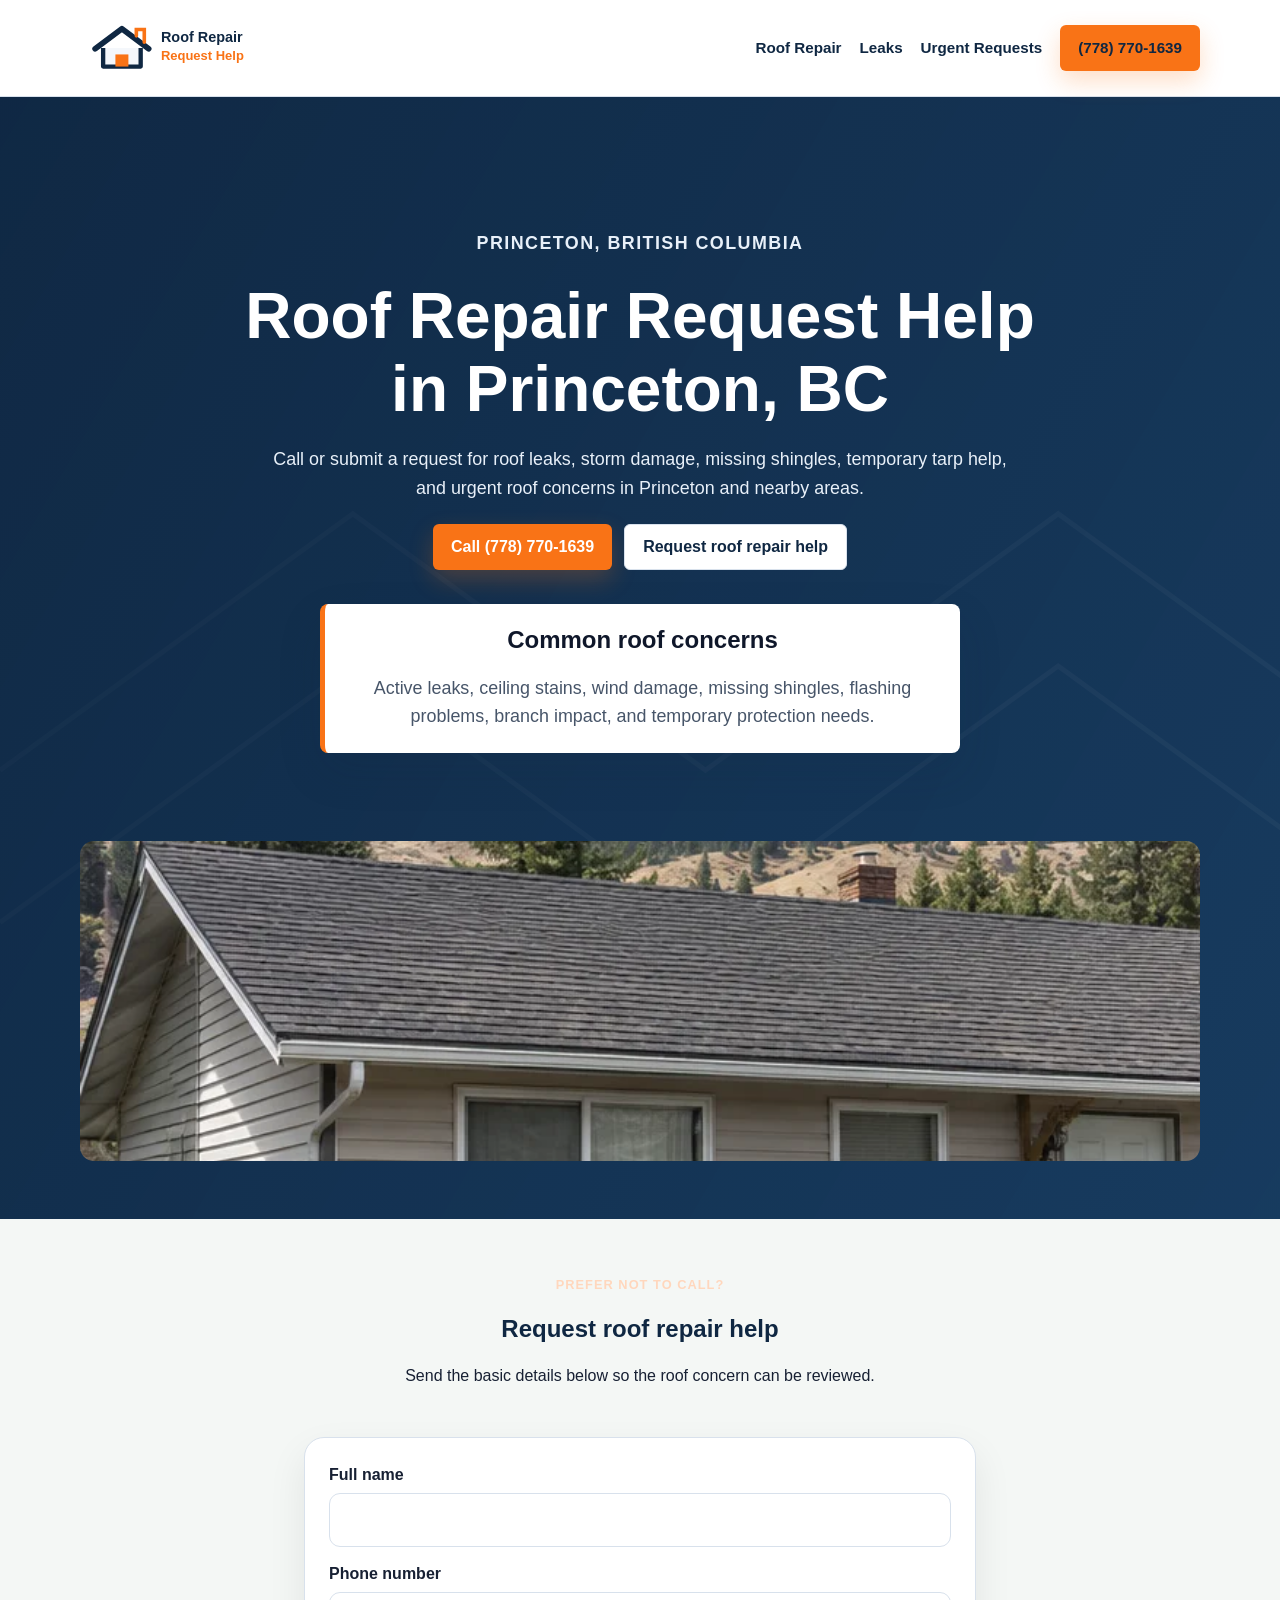
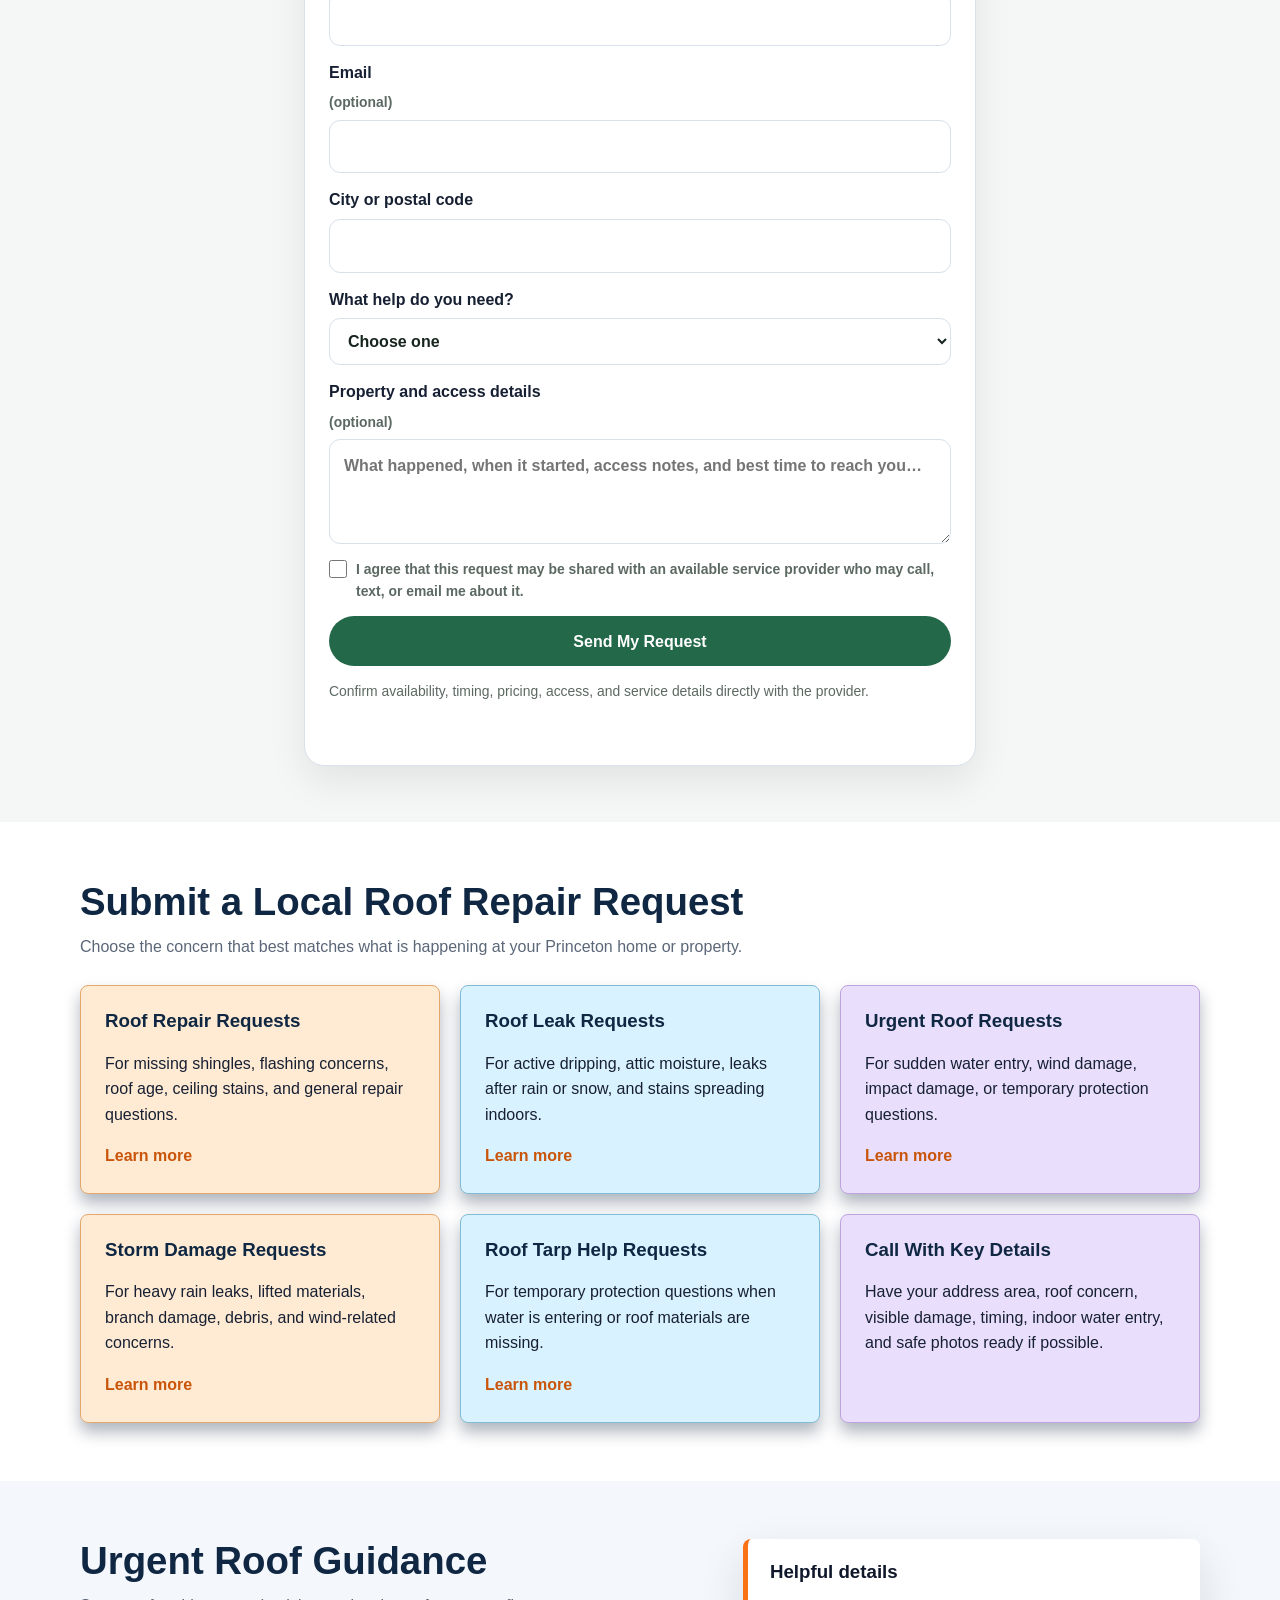
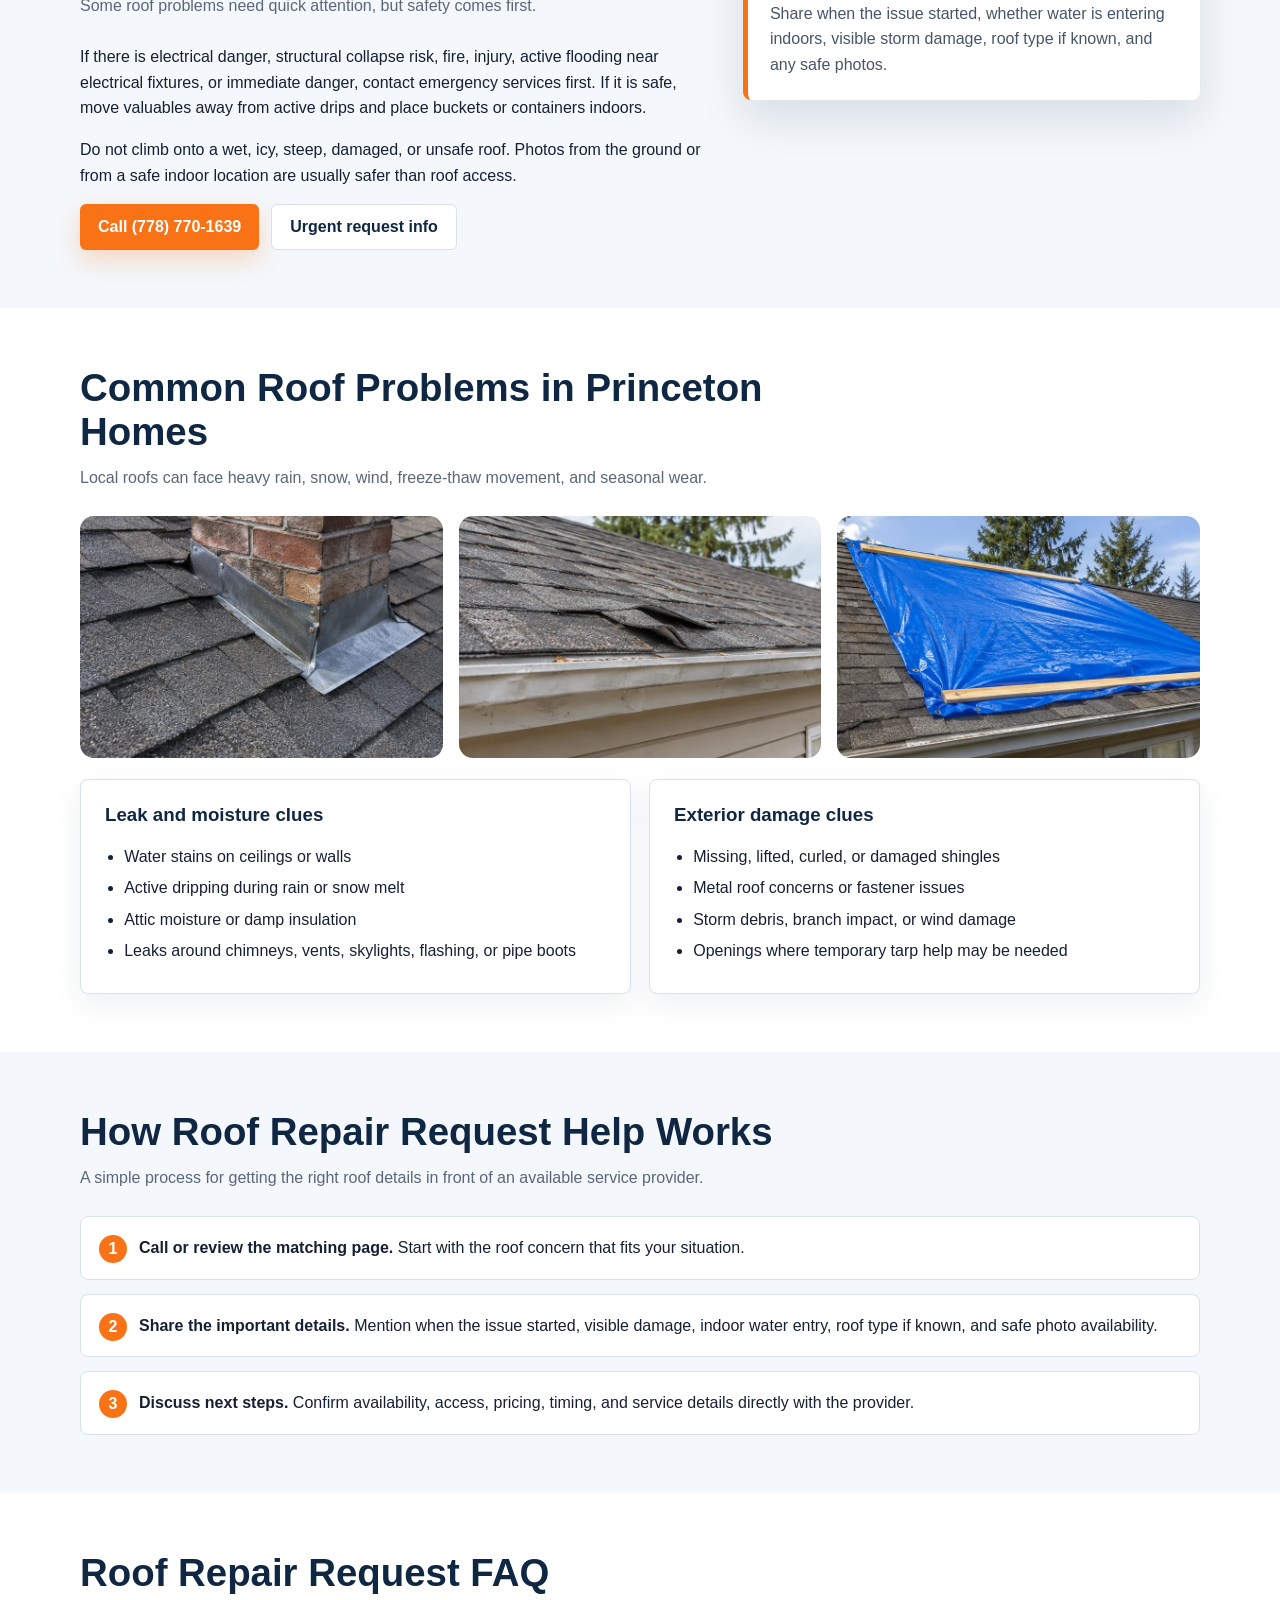
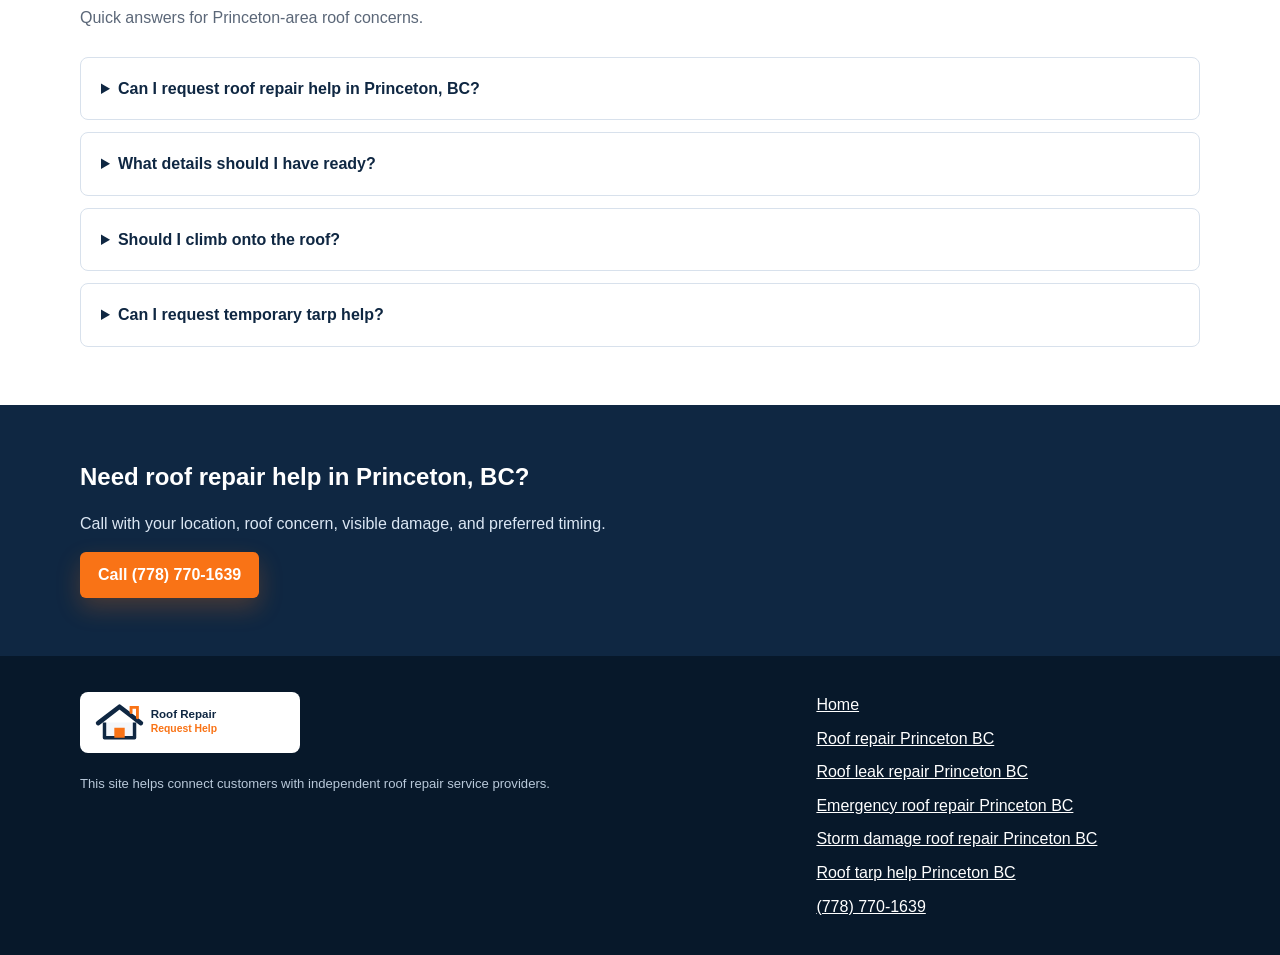
==== commit 3d6b3a1d: "Center Princeton roof request homepage and add roofing visuals" ====
--- a/index.html
+++ b/index.html
@@ -32,7 +32,26 @@
     ]
   }
   </script>
-</head>
+<style>
+.roof-home-hero {text-align:center}
+.roof-home-hero .hero-inner,.roof-home-intake .lead-wrap {display:grid;grid-template-columns:minmax(0,1fr);justify-items:center}
+.roof-home-hero h1,.roof-home-hero p {margin-inline:auto}
+.roof-home-hero .hero-actions {justify-content:center}
+.roof-home-hero aside {max-width:40rem;color:#102b43}
+.roof-hero-photo {margin-top:1.25rem}
+.roof-photo {display:block;width:100%;height:auto;object-fit:cover;border-radius:14px}
+.roof-hero-photo img {max-height:320px;object-position:center 65%}
+.roof-home-intake .lead-wrap>div {text-align:center}
+.roof-home-intake .lead-form {width:min(100%,42rem)}
+.roof-home-cards {gap:1.25rem}
+.roof-home-cards .card {min-height:0;box-shadow:0 9px 16px #0b213c55;background:#ffead3;border-color:#e5a86b}
+.roof-home-cards .card:nth-child(3n+2) {background:#d9f2ff;border-color:#81bbd5}
+.roof-home-cards .card:nth-child(3n) {background:#e9defb;border-color:#bea3de}
+.roof-photo-grid {display:grid;grid-template-columns:repeat(3,minmax(0,1fr));gap:1rem;margin:1.3rem 0}
+@media(max-width:580px){.roof-photo-grid{grid-template-columns:1fr}.roof-photo-grid img{max-height:220px}}
+@media(hover:hover) and (pointer:fine) and (prefers-reduced-motion:no-preference){.roof-home-cards .card:hover{animation:roof-rock 420ms ease-in-out}}
+@keyframes roof-rock {0%,100%{rotate:0deg}30%{rotate:-4deg}65%{rotate:4deg}}
+</style></head>
 <body>
 <header class="site-header">
   <div class="header-inner">
@@ -41,7 +60,7 @@
   </div>
 </header>
 <main>
-  <section class="hero">
+  <section class="hero roof-home-hero">
     <div class="container hero-inner">
       <div>
         <p class="eyebrow">Princeton, British Columbia</p>
@@ -51,11 +70,12 @@
       </div>
       <aside class="notice-box"><h2>Common roof concerns</h2><p>Active leaks, ceiling stains, wind damage, missing shingles, flashing problems, branch impact, and temporary protection needs.</p></aside>
     </div>
+    <div class="container roof-hero-photo"><img class="roof-photo" src="/assets/princeton-roof.webp" alt="Shingled house roof with inland hills behind it" width="768" height="512" loading="eager"></div>
   </section>
 
-  <section class="lead-section" id="request-form"><div class="container lead-wrap"><div><p class="eyebrow">Prefer not to call?</p><h2>Request roof repair help</h2><p>Send the basic details below so the roof concern can be reviewed.</p></div><form class="lead-form" action="https://api.web3forms.com/submit" method="POST" data-lead-form><input type="hidden" name="access_key" value="5422f3d7-8a31-4ada-9975-c98e15fb661d"><input type="hidden" name="subject" value="New Roof Repair Request Help lead"><input type="hidden" name="lead_source" value="RoofRepairRequest.com homepage"><input class="botcheck" type="checkbox" name="botcheck" tabindex="-1" autocomplete="off" aria-hidden="true"><label>Full name<input type="text" name="name" autocomplete="name" required></label><label>Phone number<input type="tel" name="phone" autocomplete="tel" inputmode="tel" required></label><label>Email <span class="optional">(optional)</span><input type="email" name="email" autocomplete="email"></label><label>City or postal code<input type="text" name="city_or_postal_code" autocomplete="postal-code" required></label><label>What help do you need?<select name="roof_concern" required><option value="">Choose one</option><option>Active roof leak</option><option>Storm or wind damage</option><option>Missing or damaged shingles</option><option>Flashing or roof penetration concern</option><option>Temporary tarp request</option><option>Not sure</option></select></label><label>Property and access details <span class="optional">(optional)</span><textarea name="details" rows="3" placeholder="What happened, when it started, access notes, and best time to reach you…"></textarea></label><label class="consent-label"><input type="checkbox" name="contact_consent" value="Yes" required><span>I agree that this request may be shared with an available service provider who may call, text, or email me about it.</span></label><button class="form-submit" type="submit">Send My Request</button><p class="form-note">Confirm availability, timing, pricing, access, and service details directly with the provider.</p><p class="form-status" data-form-status role="status" aria-live="polite"></p></form></div></section>
+  <section class="lead-section roof-home-intake" id="request-form"><div class="container lead-wrap"><div><p class="eyebrow">Prefer not to call?</p><h2>Request roof repair help</h2><p>Send the basic details below so the roof concern can be reviewed.</p></div><form class="lead-form" action="https://api.web3forms.com/submit" method="POST" data-lead-form><input type="hidden" name="access_key" value="5422f3d7-8a31-4ada-9975-c98e15fb661d"><input type="hidden" name="subject" value="New Roof Repair Request Help lead"><input type="hidden" name="lead_source" value="RoofRepairRequest.com homepage"><input class="botcheck" type="checkbox" name="botcheck" tabindex="-1" autocomplete="off" aria-hidden="true"><label>Full name<input type="text" name="name" autocomplete="name" required></label><label>Phone number<input type="tel" name="phone" autocomplete="tel" inputmode="tel" required></label><label>Email <span class="optional">(optional)</span><input type="email" name="email" autocomplete="email"></label><label>City or postal code<input type="text" name="city_or_postal_code" autocomplete="postal-code" required></label><label>What help do you need?<select name="roof_concern" required><option value="">Choose one</option><option>Active roof leak</option><option>Storm or wind damage</option><option>Missing or damaged shingles</option><option>Flashing or roof penetration concern</option><option>Temporary tarp request</option><option>Not sure</option></select></label><label>Property and access details <span class="optional">(optional)</span><textarea name="details" rows="3" placeholder="What happened, when it started, access notes, and best time to reach you…"></textarea></label><label class="consent-label"><input type="checkbox" name="contact_consent" value="Yes" required><span>I agree that this request may be shared with an available service provider who may call, text, or email me about it.</span></label><button class="form-submit" type="submit">Send My Request</button><p class="form-note">Confirm availability, timing, pricing, access, and service details directly with the provider.</p><p class="form-status" data-form-status role="status" aria-live="polite"></p></form></div></section>
 
-  <section><div class="container"><div class="section-title"><h2>Submit a Local Roof Repair Request</h2><p>Choose the concern that best matches what is happening at your Princeton home or property.</p></div><div class="grid">
+  <section><div class="container"><div class="section-title"><h2>Submit a Local Roof Repair Request</h2><p>Choose the concern that best matches what is happening at your Princeton home or property.</p></div><div class="grid roof-home-cards">
     <a class="card card-link" href="#request-form"><h3>Roof Repair Requests</h3><p>For missing shingles, flashing concerns, roof age, ceiling stains, and general repair questions.</p><p><strong>Learn more</strong></p></a>
     <a class="card card-link" href="/roof-leak-repair-princeton-bc/"><h3>Roof Leak Requests</h3><p>For active dripping, attic moisture, leaks after rain or snow, and stains spreading indoors.</p><p><strong>Learn more</strong></p></a>
     <a class="card card-link" href="/emergency-roof-repair-princeton-bc/"><h3>Urgent Roof Requests</h3><p>For sudden water entry, wind damage, impact damage, or temporary protection questions.</p><p><strong>Learn more</strong></p></a>
@@ -66,7 +86,7 @@
 
   <section class="section-soft"><div class="container content-split"><div><div class="section-title"><h2>Urgent Roof Guidance</h2><p>Some roof problems need quick attention, but safety comes first.</p></div><p>If there is electrical danger, structural collapse risk, fire, injury, active flooding near electrical fixtures, or immediate danger, contact emergency services first. If it is safe, move valuables away from active drips and place buckets or containers indoors.</p><p>Do not climb onto a wet, icy, steep, damaged, or unsafe roof. Photos from the ground or from a safe indoor location are usually safer than roof access.</p><div class="cta-row"><a class="phone-button" href="tel:+17787701639">Call (778) 770-1639</a><a class="secondary-button" href="/emergency-roof-repair-princeton-bc/">Urgent request info</a></div></div><aside class="notice-box"><h3>Helpful details</h3><p>Share when the issue started, whether water is entering indoors, visible storm damage, roof type if known, and any safe photos.</p></aside></div></section>
 
-  <section><div class="container"><div class="section-title"><h2>Common Roof Problems in Princeton Homes</h2><p>Local roofs can face heavy rain, snow, wind, freeze-thaw movement, and seasonal wear.</p></div><div class="grid two"><div class="card"><h3>Leak and moisture clues</h3><ul class="check-list"><li>Water stains on ceilings or walls</li><li>Active dripping during rain or snow melt</li><li>Attic moisture or damp insulation</li><li>Leaks around chimneys, vents, skylights, flashing, or pipe boots</li></ul></div><div class="card"><h3>Exterior damage clues</h3><ul class="check-list"><li>Missing, lifted, curled, or damaged shingles</li><li>Metal roof concerns or fastener issues</li><li>Storm debris, branch impact, or wind damage</li><li>Openings where temporary tarp help may be needed</li></ul></div></div></div></section>
+  <section><div class="container"><div class="section-title"><h2>Common Roof Problems in Princeton Homes</h2><p>Local roofs can face heavy rain, snow, wind, freeze-thaw movement, and seasonal wear.</p></div><div class="roof-photo-grid"><img class="roof-photo" src="/assets/chimney-flashing.webp" alt="Metal flashing around a brick chimney" width="768" height="512" loading="lazy"><img class="roof-photo" src="/assets/lifted-shingles.webp" alt="Lifted asphalt shingles at the roof edge" width="768" height="512" loading="lazy"><img class="roof-photo" src="/assets/temporary-tarp.webp" alt="Blue temporary tarp covering part of a shingle roof" width="768" height="512" loading="lazy"></div><div class="grid two"><div class="card"><h3>Leak and moisture clues</h3><ul class="check-list"><li>Water stains on ceilings or walls</li><li>Active dripping during rain or snow melt</li><li>Attic moisture or damp insulation</li><li>Leaks around chimneys, vents, skylights, flashing, or pipe boots</li></ul></div><div class="card"><h3>Exterior damage clues</h3><ul class="check-list"><li>Missing, lifted, curled, or damaged shingles</li><li>Metal roof concerns or fastener issues</li><li>Storm debris, branch impact, or wind damage</li><li>Openings where temporary tarp help may be needed</li></ul></div></div></div></section>
 
   <section class="section-soft"><div class="container"><div class="section-title"><h2>How Roof Repair Request Help Works</h2><p>A simple process for getting the right roof details in front of an available service provider.</p></div><div class="steps"><div class="step"><strong>Call or review the matching page.</strong> Start with the roof concern that fits your situation.</div><div class="step"><strong>Share the important details.</strong> Mention when the issue started, visible damage, indoor water entry, roof type if known, and safe photo availability.</div><div class="step"><strong>Discuss next steps.</strong> Confirm availability, access, pricing, timing, and service details directly with the provider.</div></div></div></section>
 
--- a/styles.css
+++ b/styles.css
@@ -11,438 +11,93 @@
   --shadow: 0 18px 45px rgba(15, 39, 66, 0.12);
 }
 
-* {
-  box-sizing: border-box;
+* { box-sizing: border-box; }
+html { scroll-behavior: smooth; }
+body { margin: 0; color: var(--ink); font-family: Arial, Helvetica, sans-serif; line-height: 1.6; background: var(--white); }
+a { color: var(--navy-2); }
+a:hover { color: var(--orange-dark); }
+.site-header { position: sticky; top: 0; z-index: 20; background: rgba(255, 255, 255, 0.96); border-bottom: 1px solid var(--line); backdrop-filter: blur(10px); }
+.header-inner,.container { width: min(1120px, calc(100% - 32px)); margin: 0 auto; }
+.header-inner { min-height: 96px; display: flex; align-items: center; justify-content: space-between; gap: 18px; }
+.brand { display: inline-flex; align-items: center; gap: 12px; color: var(--navy); text-decoration: none; font-weight: 800; }
+.brand img { width: 260px; max-width: 42vw; height: auto; display: block; }
+.brand span { position: absolute; width: 1px; height: 1px; padding: 0; overflow: hidden; clip: rect(0, 0, 0, 0); white-space: nowrap; border: 0; }
+.nav { display: flex; align-items: center; gap: 18px; font-size: 0.95rem; font-weight: 700; }
+.nav a { color: var(--navy); text-decoration: none; }
+.phone-button,.secondary-button { display: inline-flex; align-items: center; justify-content: center; min-height: 46px; padding: 0 18px; border-radius: 6px; font-weight: 800; text-decoration: none; }
+.phone-button { color: var(--white); background: var(--orange); box-shadow: 0 10px 24px rgba(249, 115, 22, 0.24); }
+.phone-button:hover { color: var(--white); background: var(--orange-dark); }
+.secondary-button { color: var(--navy); background: var(--white); border: 1px solid var(--line); }
+.hero { background: linear-gradient(120deg, rgba(15, 39, 66, 0.94), rgba(23, 59, 95, 0.82)), url("data:image/svg+xml,%3Csvg xmlns='http://www.w3.org/2000/svg' width='1200' height='700' viewBox='0 0 1200 700'%3E%3Crect width='1200' height='700' fill='%23173b5f'/%3E%3Cg opacity='0.22' fill='none' stroke='%23ffffff' stroke-width='3'%3E%3Cpath d='M0 420 220 260l220 160 220-160 220 160 220-160 220 160'/%3E%3Cpath d='M0 515 220 355l220 160 220-160 220 160 220-160 220 160'/%3E%3C/g%3E%3C/svg%3E"); background-size: cover; color: var(--white); }
+.hero-inner { display: grid; grid-template-columns: minmax(0, 1.45fr) minmax(280px, 0.75fr); gap: 34px; align-items: center; padding: 74px 0 68px; }
+.eyebrow { margin: 0 0 12px; color: #ffd7bd; font-weight: 800; text-transform: uppercase; letter-spacing: 0.08em; font-size: 0.8rem; }
+h1,h2,h3 { color: var(--navy); line-height: 1.15; }
+.hero h1 { color: var(--white); font-size: clamp(2.1rem, 5vw, 4.4rem); max-width: 860px; margin: 0 0 18px; }
+.hero p { max-width: 760px; margin: 0 0 22px; color: #e8f0f9; font-size: 1.12rem; }
+.hero-actions,.cta-row { display: flex; flex-wrap: wrap; gap: 12px; align-items: center; }
+.notice-box { background: var(--white); color: var(--ink); border-left: 5px solid var(--orange); border-radius: 8px; padding: 22px; box-shadow: var(--shadow); }
+.notice-box h2,.notice-box h3 { margin-top: 0; color: #0f172a; opacity: 1; }
+.notice-box p,.notice-box li { color: #475569; opacity: 1; }
+.notice-box p:last-child { margin-bottom: 0; }
+section { padding: 58px 0; }
+.section-soft { background: var(--soft); }
+.section-title { max-width: 780px; margin-bottom: 26px; }
+.section-title h2 { margin: 0 0 10px; font-size: clamp(1.7rem, 3vw, 2.45rem); }
+.section-title p { margin: 0; color: var(--muted); }
+.grid { display: grid; grid-template-columns: repeat(3, minmax(0, 1fr)); gap: 18px; }
+.grid.two { grid-template-columns: repeat(2, minmax(0, 1fr)); }
+.card { background: var(--white); border: 1px solid var(--line); border-radius: 8px; padding: 24px; box-shadow: 0 10px 28px rgba(15, 39, 66, 0.07); }
+.card h3 { margin-top: 0; }
+.card p:last-child,.card ul:last-child { margin-bottom: 0; }
+.card-link { display: block; height: 100%; text-decoration: none; color: inherit; }
+.card-link strong { color: var(--orange-dark); }
+.content-split { display: grid; grid-template-columns: minmax(0, 1fr) minmax(280px, 0.72fr); gap: 28px; align-items: start; }
+.check-list { padding-left: 1.2rem; }
+.check-list li { margin: 0.36rem 0; }
+.steps { counter-reset: steps; display: grid; gap: 14px; }
+.step { position: relative; padding: 18px 18px 18px 58px; background: var(--white); border: 1px solid var(--line); border-radius: 8px; }
+.step::before { counter-increment: steps; content: counter(steps); position: absolute; top: 18px; left: 18px; width: 28px; height: 28px; display: grid; place-items: center; border-radius: 50%; color: var(--white); background: var(--orange); font-weight: 800; }
+.faq { display: grid; gap: 12px; }
+details { background: var(--white); border: 1px solid var(--line); border-radius: 8px; padding: 18px 20px; }
+summary { cursor: pointer; color: var(--navy); font-weight: 800; }
+details p { margin-bottom: 0; }
+.final-cta { background: var(--navy); color: var(--white); }
+.final-cta h2 { color: var(--white); margin-top: 0; }
+.final-cta p { color: #dbe7f4; }
+.site-footer { background: #07182a; color: #d7e3f0; padding: 36px 0; }
+.footer-grid { display: grid; grid-template-columns: minmax(0, 1.3fr) minmax(260px, 0.7fr); gap: 24px; }
+.footer-logo { width: 220px; max-width: 100%; height: auto; background: var(--white); border-radius: 8px; padding: 6px; }
+.site-footer a { color: #ffffff; }
+.footer-links { display: grid; gap: 8px; }
+.small { font-size: 0.82rem; color: #b8c8d9; }
+.breadcrumb { margin: 0 0 18px; color: #cbd9e8; font-size: 0.94rem; }
+.breadcrumb a { color: #ffffff; }
+.lead-section { padding: 3.5rem 0; background: #f4f7f5; }
+.lead-wrap { display: grid; grid-template-columns: .8fr 1.2fr; gap: 2rem; align-items: start; }
+.lead-form { display: grid; gap: 14px; padding: 24px; background: #fff; border: 1px solid var(--line,#d9e2dc); border-radius: 20px; box-shadow: 0 16px 38px rgba(0,0,0,.08); }
+.lead-form label { display: grid; gap: 6px; font-weight: 800; }
+.lead-form input,.lead-form select,.lead-form textarea { width: 100%; padding: 13px 14px; border: 1px solid var(--line,#ccd8d1); border-radius: 11px; background: #fff; color: #17251e; font: inherit; }
+.lead-form input:focus,.lead-form select:focus,.lead-form textarea:focus { outline: 3px solid rgba(35,104,73,.2); border-color: #236849; }
+.optional,.form-note { color: #5c6962; font-size: .87rem; }
+.lead-form .consent-label { display: flex; align-items: flex-start; gap: 9px; color: #5c6962; font-size: .87rem; font-weight: 650; }
+.lead-form .consent-label input { width: 18px; height: 18px; flex: 0 0 18px; margin: 2px 0 0; }
+.form-submit { width: 100%; min-height: 50px; border: 0; border-radius: 999px; background: #236849; color: #fff; font: inherit; font-weight: 850; cursor: pointer; }
+.form-submit:disabled { opacity: .7; cursor: wait; }
+.form-note,.form-status { margin: 0; }
+.form-status { min-height: 1.5em; font-weight: 800; }
+.botcheck { position: absolute!important; left: -9999px!important; width: 1px!important; height: 1px!important; opacity: 0!important; pointer-events: none!important; }
+#request-form { scroll-margin-top: 100px; }
+@media (max-width: 900px) {
+  .header-inner { align-items: flex-start; flex-direction: column; padding: 14px 0; }
+  .nav { width: 100%; flex-wrap: wrap; gap: 12px; }
+  .hero-inner,.content-split,.footer-grid,.lead-wrap { grid-template-columns: 1fr; }
+  .grid,.grid.two { grid-template-columns: 1fr; }
 }
-
-html {
-  scroll-behavior: smooth;
-}
-
-body {
-  margin: 0;
-  color: var(--ink);
-  font-family: Arial, Helvetica, sans-serif;
-  line-height: 1.6;
-  background: var(--white);
-}
-
-a {
-  color: var(--navy-2);
-}
-
-a:hover {
-  color: var(--orange-dark);
-}
-
-.site-header {
-  position: sticky;
-  top: 0;
-  z-index: 20;
-  background: rgba(255, 255, 255, 0.96);
-  border-bottom: 1px solid var(--line);
-  backdrop-filter: blur(10px);
-}
-
-.header-inner,
-.container {
-  width: min(1120px, calc(100% - 32px));
-  margin: 0 auto;
-}
-
-.header-inner {
-  min-height: 78px;
-  display: flex;
-  align-items: center;
-  justify-content: space-between;
-  gap: 18px;
-}
-
-.brand {
-  display: inline-flex;
-  align-items: center;
-  gap: 12px;
-  color: var(--navy);
-  text-decoration: none;
-  font-weight: 800;
-}
-
-.brand img {
-  width: 170px;
-  height: auto;
-  display: block;
-}
-
-.brand span {
-  position: absolute;
-  width: 1px;
-  height: 1px;
-  padding: 0;
-  overflow: hidden;
-  clip: rect(0, 0, 0, 0);
-  white-space: nowrap;
-  border: 0;
-}
-
-.nav {
-  display: flex;
-  align-items: center;
-  gap: 18px;
-  font-size: 0.95rem;
-  font-weight: 700;
-}
-
-.nav a {
-  color: var(--navy);
-  text-decoration: none;
-}
-
-.phone-button,
-.secondary-button {
-  display: inline-flex;
-  align-items: center;
-  justify-content: center;
-  min-height: 46px;
-  padding: 0 18px;
-  border-radius: 6px;
-  font-weight: 800;
-  text-decoration: none;
-}
-
-.phone-button {
-  color: var(--white);
-  background: var(--orange);
-  box-shadow: 0 10px 24px rgba(249, 115, 22, 0.24);
-}
-
-.phone-button:hover {
-  color: var(--white);
-  background: var(--orange-dark);
-}
-
-.secondary-button {
-  color: var(--navy);
-  background: var(--white);
-  border: 1px solid var(--line);
-}
-
-.hero {
-  background:
-    linear-gradient(120deg, rgba(15, 39, 66, 0.94), rgba(23, 59, 95, 0.82)),
-    url("data:image/svg+xml,%3Csvg xmlns='http://www.w3.org/2000/svg' width='1200' height='700' viewBox='0 0 1200 700'%3E%3Crect width='1200' height='700' fill='%23173b5f'/%3E%3Cg opacity='0.22' fill='none' stroke='%23ffffff' stroke-width='3'%3E%3Cpath d='M0 420 220 260l220 160 220-160 220 160 220-160 220 160'/%3E%3Cpath d='M0 515 220 355l220 160 220-160 220 160 220-160 220 160'/%3E%3C/g%3E%3C/svg%3E");
-  background-size: cover;
-  color: var(--white);
-}
-
-.hero-inner {
-  display: grid;
-  grid-template-columns: minmax(0, 1.45fr) minmax(280px, 0.75fr);
-  gap: 34px;
-  align-items: center;
-  padding: 74px 0 68px;
-}
-
-.eyebrow {
-  margin: 0 0 12px;
-  color: #ffd7bd;
-  font-weight: 800;
-  text-transform: uppercase;
-  letter-spacing: 0.08em;
-  font-size: 0.8rem;
-}
-
-h1,
-h2,
-h3 {
-  color: var(--navy);
-  line-height: 1.15;
-}
-
-.hero h1 {
-  color: var(--white);
-  font-size: clamp(2.1rem, 5vw, 4.4rem);
-  max-width: 860px;
-  margin: 0 0 18px;
-}
-
-.hero p {
-  max-width: 760px;
-  margin: 0 0 22px;
-  color: #e8f0f9;
-  font-size: 1.12rem;
-}
-
-.hero-actions,
-.cta-row {
-  display: flex;
-  flex-wrap: wrap;
-  gap: 12px;
-  align-items: center;
-}
-
-.notice-box {
-  background: var(--white);
-  color: var(--ink);
-  border-left: 5px solid var(--orange);
-  border-radius: 8px;
-  padding: 22px;
-  box-shadow: var(--shadow);
-}
-
-.notice-box h2,
-.notice-box h3 {
-  margin-top: 0;
-  color: #0f172a;
-  opacity: 1;
-}
-
-.notice-box p,
-.notice-box li {
-  color: #475569;
-  opacity: 1;
-}
-
-.notice-box p:last-child {
-  margin-bottom: 0;
-}
-
-section {
-  padding: 58px 0;
-}
-
-.section-soft {
-  background: var(--soft);
-}
-
-.section-title {
-  max-width: 780px;
-  margin-bottom: 26px;
-}
-
-.section-title h2 {
-  margin: 0 0 10px;
-  font-size: clamp(1.7rem, 3vw, 2.45rem);
-}
-
-.section-title p {
-  margin: 0;
-  color: var(--muted);
-}
-
-.grid {
-  display: grid;
-  grid-template-columns: repeat(3, minmax(0, 1fr));
-  gap: 18px;
-}
-
-.grid.two {
-  grid-template-columns: repeat(2, minmax(0, 1fr));
-}
-
-.card {
-  background: var(--white);
-  border: 1px solid var(--line);
-  border-radius: 8px;
-  padding: 24px;
-  box-shadow: 0 10px 28px rgba(15, 39, 66, 0.07);
-}
-
-.card h3 {
-  margin-top: 0;
-}
-
-.card p:last-child,
-.card ul:last-child {
-  margin-bottom: 0;
-}
-
-.card-link {
-  display: block;
-  height: 100%;
-  text-decoration: none;
-  color: inherit;
-}
-
-.card-link strong {
-  color: var(--orange-dark);
-}
-
-.content-split {
-  display: grid;
-  grid-template-columns: minmax(0, 1fr) minmax(280px, 0.72fr);
-  gap: 28px;
-  align-items: start;
-}
-
-.check-list {
-  padding-left: 1.2rem;
-}
-
-.check-list li {
-  margin: 0.36rem 0;
-}
-
-.steps {
-  counter-reset: steps;
-  display: grid;
-  gap: 14px;
-}
-
-.step {
-  position: relative;
-  padding: 18px 18px 18px 58px;
-  background: var(--white);
-  border: 1px solid var(--line);
-  border-radius: 8px;
-}
-
-.step::before {
-  counter-increment: steps;
-  content: counter(steps);
-  position: absolute;
-  top: 18px;
-  left: 18px;
-  width: 28px;
-  height: 28px;
-  display: grid;
-  place-items: center;
-  border-radius: 50%;
-  color: var(--white);
-  background: var(--orange);
-  font-weight: 800;
-}
-
-.faq {
-  display: grid;
-  gap: 12px;
-}
-
-details {
-  background: var(--white);
-  border: 1px solid var(--line);
-  border-radius: 8px;
-  padding: 18px 20px;
-}
-
-summary {
-  cursor: pointer;
-  color: var(--navy);
-  font-weight: 800;
-}
-
-details p {
-  margin-bottom: 0;
-}
-
-.final-cta {
-  background: var(--navy);
-  color: var(--white);
-}
-
-.final-cta h2 {
-  color: var(--white);
-  margin-top: 0;
-}
-
-.final-cta p {
-  color: #dbe7f4;
-}
-
-.site-footer {
-  background: #07182a;
-  color: #d7e3f0;
-  padding: 36px 0;
-}
-
-.footer-grid {
-  display: grid;
-  grid-template-columns: minmax(0, 1.3fr) minmax(260px, 0.7fr);
-  gap: 24px;
-}
-
-.footer-logo {
-  width: 150px;
-  height: auto;
-  background: var(--white);
-  border-radius: 8px;
-  padding: 5px;
-}
-
-.site-footer a {
-  color: #ffffff;
-}
-
-.footer-links {
-  display: grid;
-  gap: 8px;
-}
-
-.small {
-  font-size: 0.92rem;
-  color: #b8c8d9;
-}
-
-.breadcrumb {
-  margin: 0 0 18px;
-  color: #cbd9e8;
-  font-size: 0.94rem;
-}
-
-.breadcrumb a {
-  color: #ffffff;
-}
-
-@media (max-width: 900px) {
-  .header-inner {
-    align-items: flex-start;
-    flex-direction: column;
-    padding: 14px 0;
-  }
-
-  .nav {
-    width: 100%;
-    flex-wrap: wrap;
-    gap: 12px;
-  }
-
-  .hero-inner,
-  .content-split,
-  .footer-grid {
-    grid-template-columns: 1fr;
-  }
-
-  .grid,
-  .grid.two {
-    grid-template-columns: 1fr;
-  }
-}
-
 @media (max-width: 540px) {
-  .header-inner,
-  .container {
-    width: min(100% - 22px, 1120px);
-  }
-
-  .brand img {
-    width: 148px;
-  }
-
-  .nav a:not(.phone-button) {
-    font-size: 0.9rem;
-  }
-
-  .phone-button,
-  .secondary-button {
-    width: 100%;
-  }
-
-  .hero-inner {
-    padding: 48px 0;
-  }
-
-  section {
-    padding: 42px 0;
-  }
-}
-
-.lead-section{padding:3.5rem 0;background:#f4f7f5}.lead-wrap{display:grid;grid-template-columns:.8fr 1.2fr;gap:2rem;align-items:start}.lead-form{display:grid;gap:14px;padding:24px;background:#fff;border:1px solid var(--line,#d9e2dc);border-radius:20px;box-shadow:0 16px 38px rgba(0,0,0,.08)}.lead-form label{display:grid;gap:6px;font-weight:800}.lead-form input,.lead-form select,.lead-form textarea{width:100%;padding:13px 14px;border:1px solid var(--line,#ccd8d1);border-radius:11px;background:#fff;color:inherit;font:inherit}.lead-form input:focus,.lead-form select:focus,.lead-form textarea:focus{outline:3px solid rgba(35,104,73,.2);border-color:#236849}.optional,.form-note{color:#5c6962;font-size:.87rem}.lead-form .consent-label{display:flex;align-items:flex-start;gap:9px;color:#5c6962;font-size:.87rem;font-weight:650}.lead-form .consent-label input{width:18px;height:18px;flex:0 0 18px;margin:2px 0 0}.form-submit{width:100%;min-height:50px;border:0;border-radius:999px;background:#236849;color:#fff;font:inherit;font-weight:850;cursor:pointer}.form-submit:disabled{opacity:.7;cursor:wait}.form-note,.form-status{margin:0}.form-status{min-height:1.5em;font-weight:800}.form-status.is-success{color:#236849}.form-status.is-error{color:#a1261d}.botcheck{position:absolute!important;left:-9999px!important;width:1px!important;height:1px!important;opacity:0!important;pointer-events:none!important}#request-form{scroll-margin-top:100px}@media(max-width:760px){.lead-wrap{grid-template-columns:1fr}}
+  .header-inner,.container { width: min(100% - 22px, 1120px); }
+  .brand img { width: 210px; max-width: 72vw; }
+  .nav a:not(.phone-button) { font-size: 0.9rem; }
+  .phone-button,.secondary-button { width: 100%; }
+  .hero-inner { padding: 48px 0; }
+  section { padding: 42px 0; }
+}
